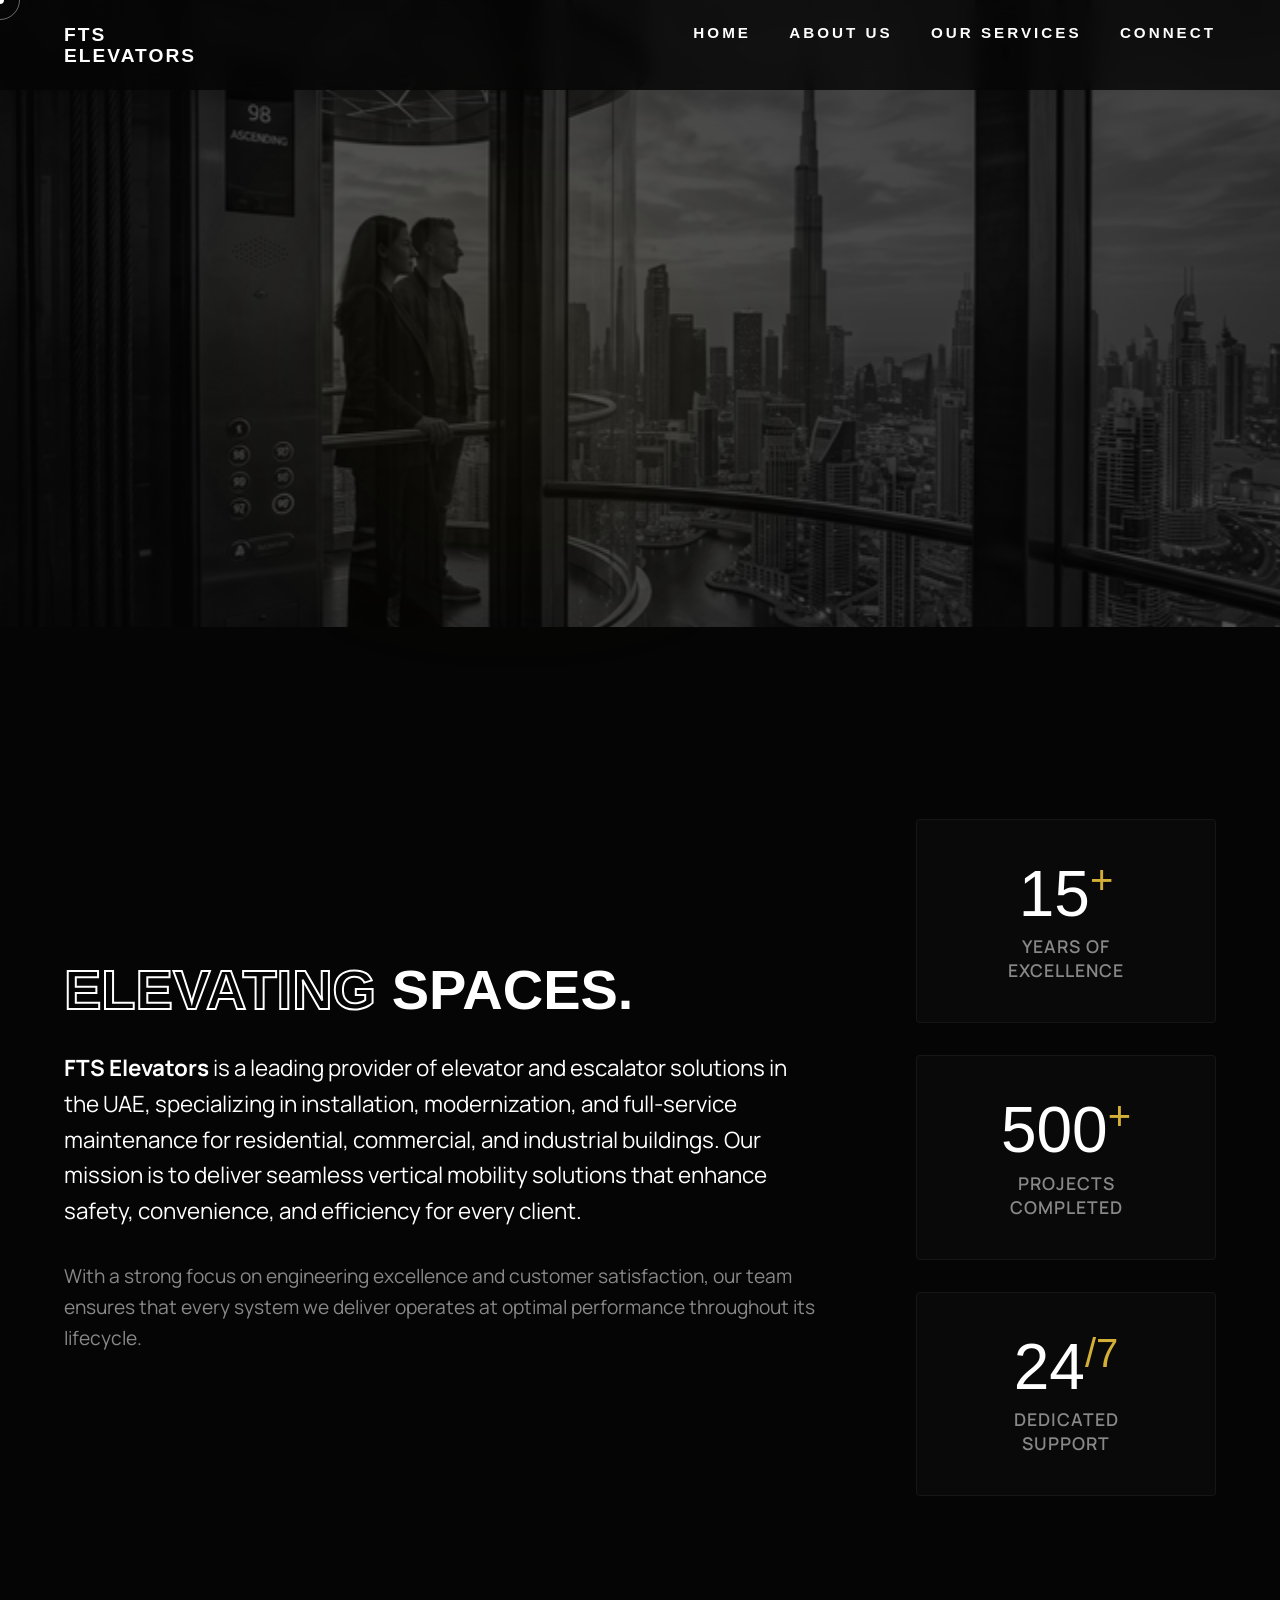
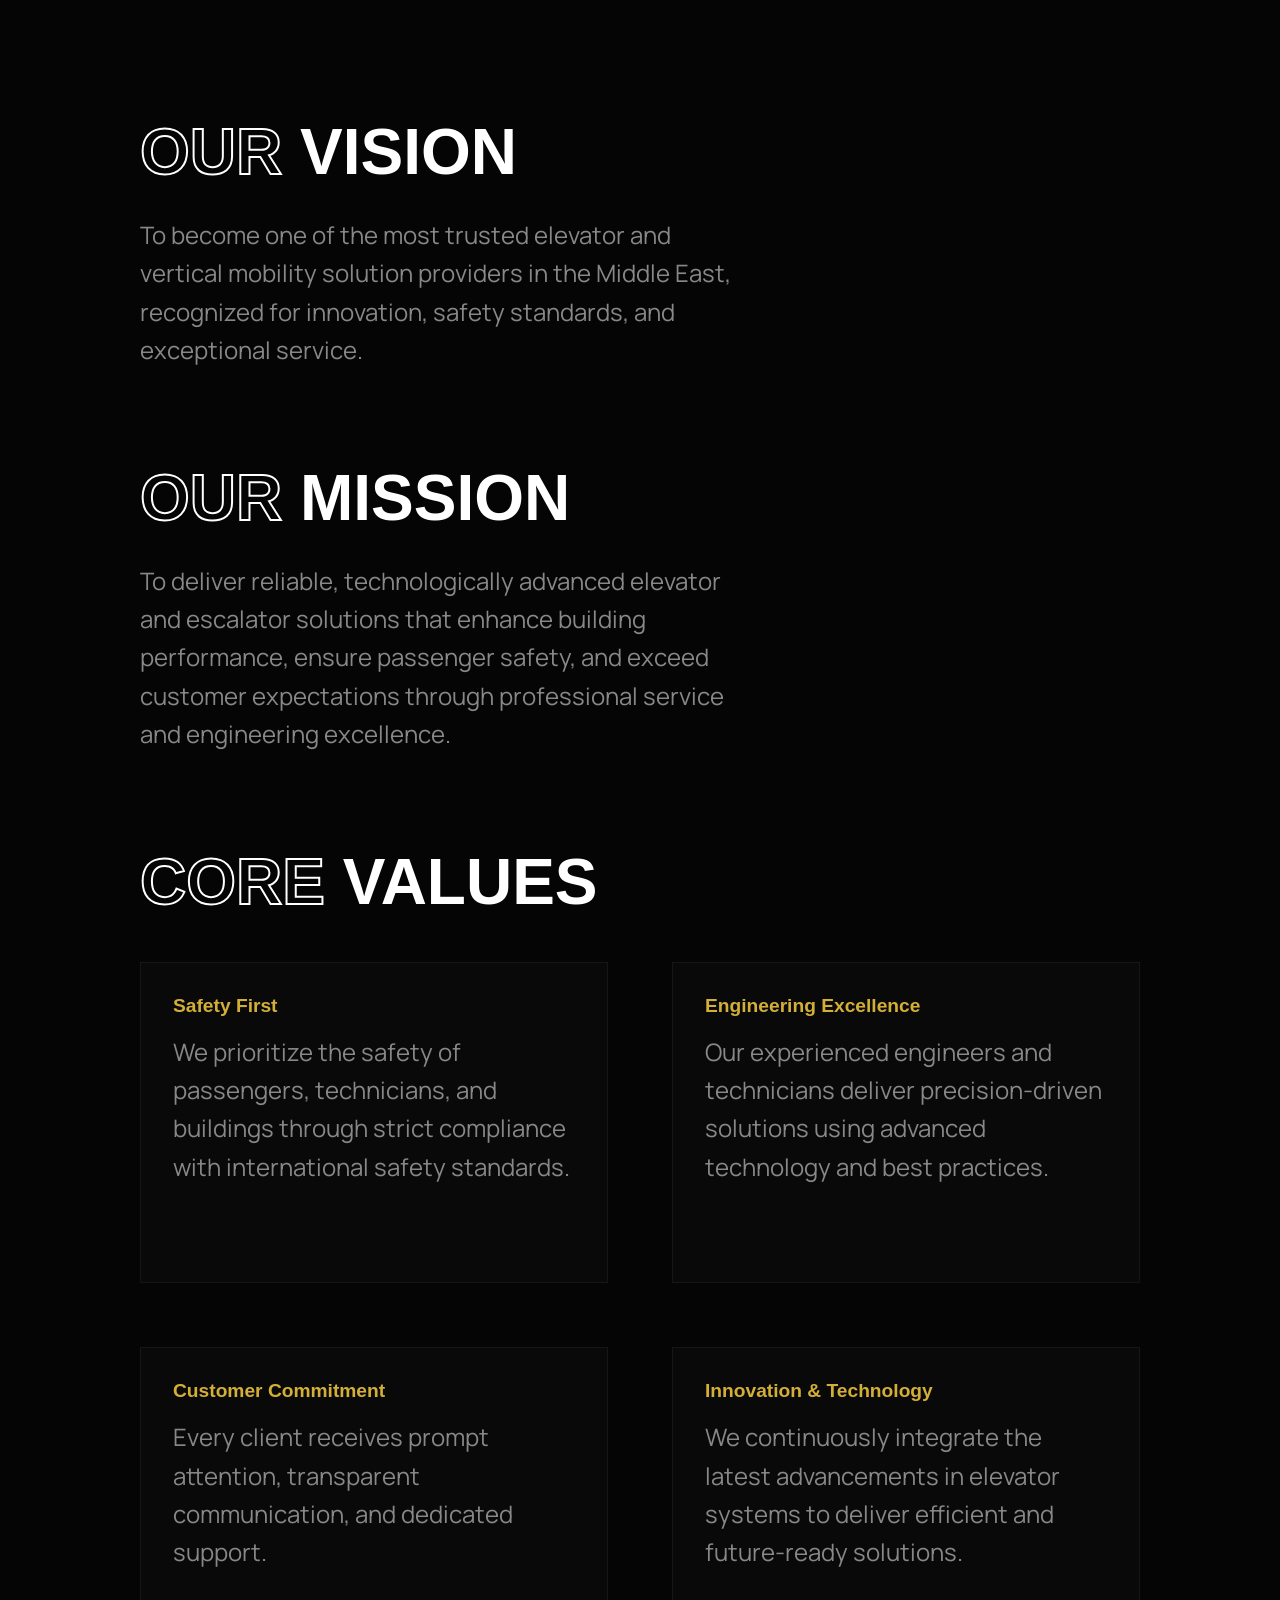
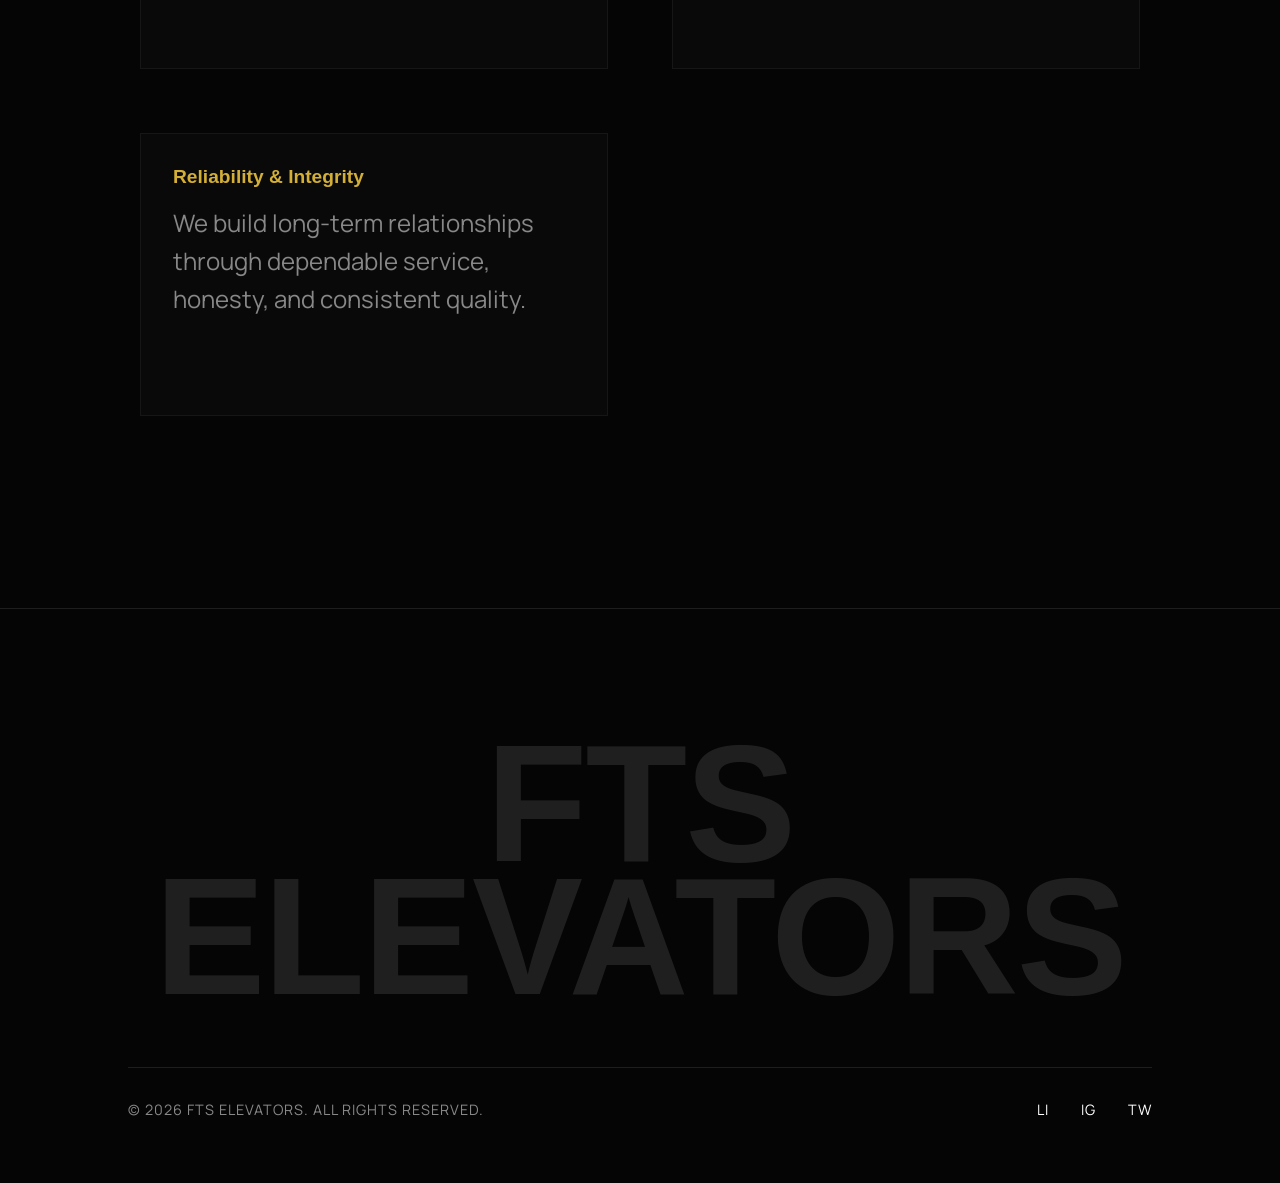
==== about.html @ 38eab227 "Initial commit for FTS Elevators website" ====
<!DOCTYPE html>
<html lang="en">

<head>
    <meta charset="UTF-8">
    <meta name="viewport" content="width=device-width, initial-scale=1.0">
    <title>About Us | FTS Elevators</title>
    <meta name="description"
        content="Learn about FTS Elevators, a leading provider of elevator and escalator solutions in the UAE.">

    <link rel="preconnect" href="https://fonts.googleapis.com">
    <link rel="preconnect" href="https://fonts.gstatic.com" crossorigin>
    <link
        href="https://fonts.googleapis.com/css2?family=Syncopate:wght@400;700&family=Manrope:wght@300;400;600;800&display=swap"
        rel="stylesheet">
    <link rel="stylesheet" href="https://cdnjs.cloudflare.com/ajax/libs/font-awesome/6.4.0/css/all.min.css">

    <link rel="stylesheet" href="index.css">
</head>

<body class="inner-page">

    <!-- Custom Cursor -->
    <div class="cursor"></div>
    <div class="cursor-follower"></div>

    <!-- Navigation Overlay -->
    <nav id="navbar" class="premium-nav">
        <a href="index.html" class="logo-text hover-target">FTS<br />ELEVATORS</a>

        <div class="desktop-nav-links">
            <a href="index.html" class="hover-target">HOME</a>
            <a href="about.html" class="hover-target">ABOUT US</a>
            <a href="services.html" class="hover-target">OUR SERVICES</a>
            <a href="contact.html" class="hover-target">CONNECT</a>
        </div>

        <div class="menu-toggle hover-target" id="menuToggle">
            <span></span>
            <span></span>
        </div>
    </nav>
    <div class="full-menu" id="fullMenu">
        <ul>
            <li><a href="index.html" class="menu-link hover-target" data-text="HOME">HOME</a></li>
            <li><a href="about.html" class="menu-link hover-target" data-text="ABOUT US">ABOUT US</a></li>
            <li><a href="services.html" class="menu-link hover-target" data-text="OUR SERVICES">OUR SERVICES</a></li>
            <li><a href="contact.html" class="menu-link hover-target" data-text="CONNECT">CONNECT</a></li>
        </ul>
    </div>

    <!-- Page Header -->
    <section class="page-header dark-section relative-container">
        <div class="page-header-bg" style="background-image: url('assets/hero.png');"></div>
        <div class="container reveal-fade" style="padding-top: 20vh; position: relative; z-index: 2;">
            <h1 class="massive-text" style="font-size: 8vw;">
                <span class="line-1"><span class="reveal-up stroke-text">WHO WE</span></span>
                <span class="line-2"><span class="reveal-up">ARE</span></span>
            </h1>
        </div>
    </section>

    <!-- About Content -->
    <section class="about-premium dark-section">
        <div class="bg-glow-accent"></div>
        <div class="container relative-container z-10">
            <div class="intro-grid-premium">
                <!-- Left Column: Introduction Text -->
                <div class="intro-text">
                    <h2 class="section-title-premium reveal-fade" style="font-size: 3.5rem; margin-bottom: 2rem;">
                        <span class="stroke-text">Elevating</span> Spaces.
                    </h2>
                    <p class="reveal-fade"
                        style="font-size: 1.4rem; color: #fff; margin-bottom: 2rem; line-height: 1.6;">
                        <strong>FTS Elevators</strong> is a leading provider of elevator and escalator solutions in the
                        UAE, specializing in installation, modernization, and full-service maintenance for residential,
                        commercial, and industrial buildings. Our mission is to deliver seamless vertical mobility
                        solutions that enhance safety, convenience, and efficiency for every client.
                    </p>
                    <p class="reveal-fade" style="font-size: 1.2rem; color: var(--text-muted); line-height: 1.6;">
                        With a strong focus on engineering excellence and customer satisfaction, our team ensures that
                        every system we deliver operates at optimal performance throughout its lifecycle.
                    </p>
                </div>

                <!-- Right Column: Quick Stats -->
                <div class="intro-stats reveal-fade">
                    <div class="stat-box">
                        <div class="stat-number">15<span class="stat-plus">+</span></div>
                        <div class="stat-label">Years of<br>Excellence</div>
                    </div>
                    <div class="stat-box">
                        <div class="stat-number">500<span class="stat-plus">+</span></div>
                        <div class="stat-label">Projects<br>Completed</div>
                    </div>
                    <div class="stat-box">
                        <div class="stat-number">24<span class="stat-plus">/7</span></div>
                        <div class="stat-label">Dedicated<br>Support</div>
                    </div>
                </div>
            </div>

            <div class="about-grid-premium"
                style="grid-template-columns: 1fr; max-width: 1000px; margin: 10rem auto 0;">
                <div class="about-text-block">
                    <h2 class="section-title-premium reveal-fade" style="font-size: 4rem; margin-top: 4rem;"><span
                            class="stroke-text">Our</span> Vision</h2>
                    <p class="reveal-fade"
                        style="font-size: 1.5rem; line-height: 1.6; color: var(--text-muted); margin-bottom: 6rem;">
                        To become one of the most trusted elevator and vertical mobility solution providers in the
                        Middle East, recognized for innovation, safety standards, and exceptional service.
                    </p>

                    <h2 class="section-title-premium reveal-fade" style="font-size: 4rem;"><span
                            class="stroke-text">Our</span> Mission</h2>
                    <p class="reveal-fade"
                        style="font-size: 1.5rem; line-height: 1.6; color: var(--text-muted); margin-bottom: 6rem;">
                        To deliver reliable, technologically advanced elevator and escalator solutions that enhance
                        building performance, ensure passenger safety, and exceed customer expectations through
                        professional service and engineering excellence.
                    </p>

                    <h2 class="section-title-premium reveal-fade" style="font-size: 4rem;"><span
                            class="stroke-text">Core</span> Values</h2>
                    <div class="values-grid reveal-fade"
                        style="display: grid; grid-template-columns: 1fr 1fr; gap: 4rem; margin-top: 3rem;">
                        <div
                            style="padding: 2rem; background: rgba(255,255,255,0.02); border: 1px solid rgba(255,255,255,0.05);">
                            <h3
                                style="font-family: var(--font-heading); font-size: 1.2rem; color: var(--accent); margin-bottom: 1rem;">
                                Safety First</h3>
                            <p style="color: var(--text-muted); line-height: 1.6;">We prioritize the safety of
                                passengers, technicians, and buildings through strict
                                compliance with international safety standards.</p>
                        </div>
                        <div
                            style="padding: 2rem; background: rgba(255,255,255,0.02); border: 1px solid rgba(255,255,255,0.05);">
                            <h3
                                style="font-family: var(--font-heading); font-size: 1.2rem; color: var(--accent); margin-bottom: 1rem;">
                                Engineering Excellence</h3>
                            <p style="color: var(--text-muted); line-height: 1.6;">Our experienced engineers and
                                technicians deliver precision-driven solutions using
                                advanced technology and best practices.</p>
                        </div>
                        <div
                            style="padding: 2rem; background: rgba(255,255,255,0.02); border: 1px solid rgba(255,255,255,0.05);">
                            <h3
                                style="font-family: var(--font-heading); font-size: 1.2rem; color: var(--accent); margin-bottom: 1rem;">
                                Customer Commitment</h3>
                            <p style="color: var(--text-muted); line-height: 1.6;">Every client receives prompt
                                attention, transparent communication, and dedicated support.
                            </p>
                        </div>
                        <div
                            style="padding: 2rem; background: rgba(255,255,255,0.02); border: 1px solid rgba(255,255,255,0.05);">
                            <h3
                                style="font-family: var(--font-heading); font-size: 1.2rem; color: var(--accent); margin-bottom: 1rem;">
                                Innovation & Technology</h3>
                            <p style="color: var(--text-muted); line-height: 1.6;">We continuously integrate the latest
                                advancements in elevator systems to deliver
                                efficient and future-ready solutions.</p>
                        </div>
                        <div
                            style="padding: 2rem; background: rgba(255,255,255,0.02); border: 1px solid rgba(255,255,255,0.05);">
                            <h3
                                style="font-family: var(--font-heading); font-size: 1.2rem; color: var(--accent); margin-bottom: 1rem;">
                                Reliability & Integrity</h3>
                            <p style="color: var(--text-muted); line-height: 1.6;">We build long-term relationships
                                through dependable service, honesty, and consistent
                                quality.</p>
                        </div>
                    </div>
                </div>
            </div>
        </div>
    </section>

    <!-- Footer Premium -->
    <footer class="footer-premium dark-section">
        <div class="container relative-container">
            <h1 class="footer-logo">FTS ELEVATORS</h1>
            <div class="footer-bottom-flex">
                <p>&copy; 2026 FTS Elevators. All Rights Reserved.</p>
                <div class="social-links">
                    <a href="#" class="hover-target">LI</a>
                    <a href="#" class="hover-target">IG</a>
                    <a href="#" class="hover-target">TW</a>
                </div>
            </div>
        </div>
    </footer>

    <script src="script.js"></script>
</body>

</html>
---- index.css ----
:root {
    --bg-color: #050505;
    --text-color: #ffffff;
    --text-muted: #888888;
    --accent: #D4AF37;
    /* Luxury Gold */
    --accent-blue: #0A2342;

    --font-heading: 'Syncopate', sans-serif;
    --font-body: 'Manrope', sans-serif;

    --ease-out-expo: cubic-bezier(0.19, 1, 0.22, 1);
    --transition-slow: all 1.2s var(--ease-out-expo);
}

* {
    margin: 0;
    padding: 0;
    box-sizing: border-box;
}

body,
html {
    width: 100%;
    min-height: 100vh;
    background: var(--bg-color);
    color: var(--text-color);
    font-family: var(--font-body);
    overflow-x: clip;
    scroll-behavior: smooth;
    cursor: none;
}

::selection {
    background: var(--text-color);
    color: var(--bg-color);
}

/* --- CUSTOM CURSOR --- */
.cursor {
    width: 8px;
    height: 8px;
    background: var(--text-color);
    border-radius: 50%;
    position: fixed;
    top: 0;
    left: 0;
    z-index: 9999;
    pointer-events: none;
    transform: translate(-50%, -50%);
    transition: width 0.3s, height 0.3s;
}

.cursor-follower {
    width: 40px;
    height: 40px;
    border: 1px solid rgba(255, 255, 255, 0.4);
    border-radius: 50%;
    position: fixed;
    top: 0;
    left: 0;
    z-index: 9998;
    pointer-events: none;
    transform: translate(-50%, -50%);
    transition: width 0.3s, height 0.3s, background 0.3s;
}

body:hover .cursor {
    opacity: 1;
}

.hover-target:hover~.cursor {
    width: 0;
}

.hover-target:hover~.cursor-follower {
    width: 80px;
    height: 80px;
    background: rgba(255, 255, 255, 0.1);
    border-color: transparent;
    mix-blend-mode: difference;
}

/* --- DESKTOP NAVIGATION LINKS --- */
.desktop-nav-links {
    display: flex;
    gap: 3vw;
    align-items: center;
}

.desktop-nav-links a {
    font-family: var(--font-heading);
    font-size: 0.95rem;
    font-weight: 700;
    color: var(--text-color);
    text-decoration: none;
    letter-spacing: 3px;
    position: relative;
    padding-bottom: 5px;
}

.desktop-nav-links a::after {
    content: '';
    position: absolute;
    width: 100%;
    height: 1px;
    bottom: 0;
    left: 0;
    background: var(--text-color);
    transform: scaleX(0);
    transform-origin: right;
    transition: transform 0.4s var(--ease-out-expo);
}

.desktop-nav-links a:hover::after {
    transform: scaleX(1);
    transform-origin: left;
}

/* Hide toggle and full menu on desktop since we have links now */
@media (min-width: 769px) {

    .menu-toggle,
    .full-menu {
        display: none !important;
    }
}

/* Hide desktop links on mobile, show toggle */
@media (max-width: 768px) {
    .desktop-nav-links {
        display: none;
    }
}

/* --- UTILITIES --- */
.inner-page .premium-nav {
    background: rgba(5, 5, 5, 0.8);
    backdrop-filter: blur(10px);
    mix-blend-mode: normal;
    padding: 1.5rem 5vw;
}

.page-header {
    padding: 15vh 0 10vh;
    display: flex;
    align-items: flex-end;
    min-height: 50vh;
    overflow: hidden;
}

.page-header-bg {
    position: absolute;
    top: 0;
    left: 0;
    width: 100%;
    height: 100%;
    background-size: cover;
    background-position: center;
    opacity: 0.3;
    filter: grayscale(100%);
    pointer-events: none;
}

.container {
    padding: 0 5vw;
    max-width: 1800px;
    margin: 0 auto;
}

.relative-container {
    position: relative;
}

.dark-section {
    background: var(--bg-color);
    color: var(--text-color);
}

.light-section {
    background: #E5E5E5;
    color: var(--bg-color);
}

.z-10 {
    z-index: 10;
}

.stroke-text {
    color: transparent;
    -webkit-text-stroke: 2px #ffffff;
}

.stroke-text-dark {
    color: transparent;
    -webkit-text-stroke: 2px var(--bg-color);
}

.mb-huge {
    margin-bottom: 8rem;
}

.text-center {
    text-align: center;
}

.overflow-hidden {
    overflow: hidden;
}

/* --- NAVIGATION --- */
.premium-nav {
    position: fixed;
    top: 0;
    left: 0;
    width: 100%;
    padding: 2rem 5vw;
    display: flex;
    justify-content: space-between;
    align-items: flex-start;
    z-index: 100;
    mix-blend-mode: difference;
}

.logo-text {
    font-family: var(--font-heading);
    font-size: 1.2rem;
    font-weight: 700;
    line-height: 1.1;
    letter-spacing: 2px;
    text-decoration: none;
    color: #fff;
}

.menu-toggle {
    width: 40px;
    height: 20px;
    position: relative;
    cursor: none;
    display: flex;
    flex-direction: column;
    justify-content: space-between;
    align-items: flex-end;
    z-index: 102;
    padding: 10px;
    margin: -10px;
}

.menu-toggle span {
    display: block;
    height: 2px;
    background: #fff;
    transition: var(--transition-slow);
}

.menu-toggle span:nth-child(1) {
    width: 100%;
}

.menu-toggle span:nth-child(2) {
    width: 60%;
}

.menu-toggle:hover span {
    width: 100%;
}

.menu-open .menu-toggle span:nth-child(1) {
    transform: translateY(9px) rotate(45deg);
    width: 100%;
}

.menu-open .menu-toggle span:nth-child(2) {
    transform: translateY(-9px) rotate(-45deg);
    width: 100%;
}

.full-menu {
    position: fixed;
    top: 0;
    left: 0;
    width: 100%;
    height: 100vh;
    background: var(--bg-color);
    z-index: 101;
    display: flex;
    align-items: center;
    justify-content: center;
    clip-path: polygon(0 0, 100% 0, 100% 0, 0 0);
    transition: clip-path 1s var(--ease-out-expo);
}

.menu-open .full-menu {
    clip-path: polygon(0 0, 100% 0, 100% 100%, 0 100%);
}

.full-menu ul {
    list-style: none;
    text-align: center;
}

.menu-link {
    display: inline-block;
    font-family: var(--font-heading);
    font-size: 5vw;
    font-weight: 700;
    color: transparent;
    -webkit-text-stroke: 1px rgba(255, 255, 255, 0.3);
    text-decoration: none;
    position: relative;
    margin: 1rem 0;
    transition: var(--transition-slow);
}

.menu-link::before {
    content: attr(data-text);
    position: absolute;
    left: 0;
    top: 0;
    color: var(--text-color);
    width: 0%;
    overflow: hidden;
    transition: width 0.6s var(--ease-out-expo);
    white-space: nowrap;
    -webkit-text-stroke: 0px;
}

.menu-link:hover::before {
    width: 100%;
}

/* --- EXPERIMENTAL HERO --- */
.hero-experimental {
    height: 100vh;
    position: relative;
    display: flex;
    align-items: center;
    padding: 0 5vw;
    overflow: hidden;
}

.hero-bg {
    position: absolute;
    top: 0;
    left: 0;
    width: 100%;
    height: 100vh;
    background-size: cover;
    background-position: center;
    pointer-events: none;
    z-index: 0;
    transform: scale(1.1);
    animation: slowZoom 20s linear infinite alternate;
}

@keyframes slowZoom {
    from {
        transform: scale(1.1);
    }

    to {
        transform: scale(1.2);
    }
}

.hero-bg-overlay {
    position: absolute;
    top: 0;
    left: 0;
    width: 100%;
    height: 100%;
    background: radial-gradient(circle at center, rgba(5, 5, 5, 0.2) 0%, rgba(5, 5, 5, 0.9) 100%);
    z-index: 1;
}

.hero-content-wrapper {
    position: relative;
    z-index: 2;
    width: 100%;
}

.massive-text {
    font-family: var(--font-heading);
    font-size: 10vw;
    line-height: 0.85;
    text-transform: uppercase;
    margin-bottom: 3rem;
    display: flex;
    flex-direction: column;
}

.massive-text span {
    overflow: hidden;
    display: block;
    width: max-content;
    padding-right: 0.15em;
    /* Required to prevent right clipping of italic fonts within overflow:hidden */
}

.massive-text .reveal-up {
    display: block;
    transform: translateY(100%);
    transition: transform 1.5s var(--ease-out-expo);
    padding-right: 0.1em;
    /* extra space for italicized overhang */
}

.massive-text .line-1 {
    padding-left: 0;
}

.massive-text .line-2 {
    padding-left: 10vw;
}

.massive-text .line-3 {
    padding-left: 5vw;
}

.hero-experimental.loaded .reveal-up {
    transform: translateY(0);
}

.hero-details {
    display: flex;
    justify-content: space-between;
    align-items: flex-end;
    padding-left: 5vw;
    width: 100%;
    max-width: 800px;
}

.hero-details p {
    font-size: 1.2rem;
    opacity: 0.7;
    max-width: 300px;
    line-height: 1.6;
}

.explore-btn {
    display: inline-flex;
    flex-direction: column;
    text-decoration: none;
    color: var(--text-color);
    font-weight: 600;
    font-size: 0.8rem;
    letter-spacing: 2px;
    margin-bottom: 10px;
}

.btn-line {
    display: block;
    width: 100%;
    height: 1px;
    background: var(--text-color);
    margin-top: 5px;
    transform-origin: left;
    transition: transform 0.4s ease;
    transform: scaleX(0.3);
}

.explore-btn:hover .btn-line {
    transform: scaleX(1);
}

.fade-in-delayed {
    opacity: 0;
    transition: opacity 1.5s var(--ease-out-expo) 1s;
}

.hero-experimental.loaded .fade-in-delayed {
    opacity: 1;
}

/* --- SECTION TYPOGRAPHY --- */
.section-title-premium {
    font-family: var(--font-heading);
    font-size: 6vw;
    line-height: 1;
    text-transform: uppercase;
    margin-bottom: 2rem;
}

.huge-bg-text {
    position: absolute;
    top: -10vw;
    left: -5vw;
    font-family: var(--font-heading);
    font-size: 40vw;
    line-height: 1;
    color: rgba(255, 255, 255, 0.02);
    z-index: 0;
    pointer-events: none;
}

/* --- ABOUT SECTION --- */
.about-premium {
    padding: 15vw 0;
    overflow: hidden;
}

.about-grid-premium {
    display: grid;
    grid-template-columns: 4fr 5fr;
    gap: 8vw;
    align-items: center;
    position: relative;
    z-index: 1;
    margin-top: 5vw;
}

.about-text-block p {
    font-size: 1.5rem;
    line-height: 1.6;
    color: var(--text-muted);
    margin-bottom: 4rem;
    max-width: 600px;
}

.premium-list {
    list-style: none;
    border-top: 1px solid rgba(255, 255, 255, 0.1);
}

.premium-list li {
    padding: 1.5rem 0;
    border-bottom: 1px solid rgba(255, 255, 255, 0.1);
    font-size: 1.2rem;
    display: flex;
    align-items: center;
    gap: 2rem;
    color: #fff;
}

.premium-list span {
    font-family: var(--font-heading);
    color: var(--accent);
    font-size: 0.9rem;
}

.about-image-block {
    width: 100%;
    height: 80vh;
    overflow: hidden;
    position: relative;
}

.about-image-block img {
    width: 100%;
    height: 120%;
    object-fit: cover;
    transform: translateY(-10%);
    transition: transform 2s var(--ease-out-expo), filter 2s ease;
    filter: grayscale(50%);
}

.about-image-block:hover img {
    transform: translateY(-10%) scale(1.05);
    filter: grayscale(0%);
}

/* --- HORIZONTAL SCROLL SOLUTIONS --- */
.solutions-horizontal {
    padding: 0;
    overflow: clip;
    height: 100vh;
}

.sticky-wrapper {
    height: 100vh;
    position: sticky;
    top: 0;
    display: flex;
    align-items: center;
    overflow: hidden;
}

.horizontal-scroll-container {
    display: flex;
    width: max-content;
    padding: 0 5vw;
    gap: 8vw;
    will-change: transform;
    transition: transform 0.1s linear;
}

.scroll-panel {
    width: 45vw;
    height: 60vh;
    flex-shrink: 0;
    display: flex;
    flex-direction: column;
    justify-content: center;
}

.title-panel {
    padding-right: 5vw;
    width: max-content;
    min-width: 35vw;
}

.title-panel p {
    font-size: 1.5rem;
    opacity: 0.6;
    margin-top: 2rem;
}

.product-card {
    width: 100%;
    height: 100%;
    display: flex;
    flex-direction: column;
}

.product-img {
    width: 100%;
    flex-grow: 1;
    background: #ccc;
    margin-bottom: 2rem;
    overflow: hidden;
}

.product-img img {
    width: 100%;
    height: 100%;
    object-fit: cover;
    filter: grayscale(100%);
    transition: filter 0.5s ease, transform 1s var(--ease-out-expo);
}

.product-card:hover .product-img img {
    filter: grayscale(0%);
    transform: scale(1.05);
}

.product-info h3 {
    font-family: var(--font-heading);
    font-size: 2rem;
    margin-bottom: 0.5rem;
    letter-spacing: -1px;
}

.product-info p {
    font-size: 1.2rem;
    opacity: 0.7;
}

/* --- ABOUT PAGE NEW INTRO STYLES --- */
.bg-glow-accent {
    position: absolute;
    top: 10%;
    left: 10%;
    width: 60%;
    height: 60%;
    background: radial-gradient(circle, rgba(212, 175, 55, 0.05) 0%, rgba(5, 5, 5, 0) 70%);
    z-index: 0;
    pointer-events: none;
    filter: blur(40px);
}

.intro-grid-premium {
    display: grid;
    grid-template-columns: 1fr 300px;
    gap: 6rem;
    align-items: center;
    max-width: 1400px;
    margin: 0 auto;
}

.intro-text {
    position: relative;
    z-index: 2;
}

.intro-stats {
    display: flex;
    flex-direction: column;
    gap: 2rem;
    position: relative;
    z-index: 2;
}

.stat-box {
    background: rgba(255, 255, 255, 0.02);
    border: 1px solid rgba(255, 255, 255, 0.05);
    padding: 2.5rem 2rem;
    text-align: center;
    border-radius: 4px;
    backdrop-filter: blur(10px);
    transition: transform 0.4s var(--ease-out-expo), border-color 0.4s ease;
}

.stat-box:hover {
    transform: translateY(-5px);
    border-color: rgba(212, 175, 55, 0.3);
}

.stat-number {
    font-family: var(--font-heading);
    font-size: 4rem;
    color: var(--text-color);
    line-height: 1;
    margin-bottom: 0.5rem;
}

.stat-plus {
    color: var(--accent);
    font-size: 2.5rem;
    vertical-align: super;
}

.stat-label {
    font-size: 1.1rem;
    color: var(--text-muted);
    font-weight: 600;
    letter-spacing: 1px;
    text-transform: uppercase;
}

@media (max-width: 1024px) {
    .intro-grid-premium {
        grid-template-columns: 1fr;
        gap: 4rem;
    }

    .intro-stats {
        flex-direction: row;
        flex-wrap: wrap;
        justify-content: space-between;
    }

    .stat-box {
        flex: 1;
        min-width: 200px;
    }
}

@media (max-width: 768px) {
    .intro-stats {
        flex-direction: column;
    }

    .stat-number {
        font-size: 3rem;
    }
}

/* --- SERVICES ACCORDION INTERACTIVE --- */
.services-premium {
    padding: 15vw 0;
    position: relative;
    overflow: hidden;
}

.accordion-container {
    border-top: 1px solid rgba(255, 255, 255, 0.1);
    max-width: 1400px;
    margin: 0 auto;
}

.accordion-item {
    border-bottom: 1px solid rgba(255, 255, 255, 0.1);
    padding: 3rem 0;
    transition: background 0.4s ease;
    position: relative;
    z-index: 2;
}

.accordion-item:hover {
    background: rgba(255, 255, 255, 0.02);
}

.accordion-header {
    display: flex;
    align-items: center;
    gap: 3rem;
}

.accordion-header .number {
    font-family: var(--font-heading);
    font-size: 1.5rem;
    color: var(--text-muted);
    width: 40px;
}

.accordion-header h3 {
    font-family: var(--font-heading);
    font-size: 4vw;
    font-weight: 300;
    transition: transform 0.4s ease;
    text-transform: uppercase;
    color: #fff;
}

.accordion-header .icon {
    margin-left: auto;
    font-size: 2rem;
    transform: rotate(-45deg);
    transition: transform 0.4s ease;
    opacity: 0;
    color: #fff;
}

.accordion-item:hover .accordion-header h3 {
    transform: translateX(20px);
    color: var(--accent);
}

.accordion-item:hover .accordion-header .icon {
    opacity: 1;
    transform: rotate(0);
    color: var(--accent);
}

.accordion-content {
    height: 0;
    overflow: hidden;
    padding-left: calc(3rem + 40px);
    transition: height 0.6s var(--ease-out-expo);
}

.accordion-content p {
    font-size: 1.5rem;
    color: var(--text-muted);
    max-width: 600px;
    padding-top: 1rem;
    padding-bottom: 1rem;
    line-height: 1.6;
}

.accordion-item.active .accordion-content {
    height: 120px;
}

.accordion-image-preview {
    position: fixed;
    top: 0;
    left: 0;
    width: 400px;
    height: 500px;
    pointer-events: none;
    opacity: 0;
    transform: translate(-50%, -50%) scale(0.8);
    transition: opacity 0.4s, transform 0.6s var(--ease-out-expo);
    background-size: cover;
    background-position: center;
    z-index: 1;
    filter: grayscale(50%);
    border-radius: 4px;
}

/* --- CONTACT SECTION --- */
.contact-premium {
    position: relative;
    padding: 15vw 0;
    overflow: hidden;
}

.contact-bg {
    position: absolute;
    top: 0;
    left: 0;
    width: 100%;
    height: 100%;
    overflow: hidden;
    opacity: 0.03;
    z-index: 0;
}

.marquee-content-vertical {
    writing-mode: vertical-rl;
    text-orientation: mixed;
    font-family: var(--font-heading);
    font-size: 20vw;
    line-height: 1;
    color: var(--text-color);
    animation: marqueeVert 20s linear infinite;
    white-space: nowrap;
}

@keyframes marqueeVert {
    from {
        transform: translateY(0);
    }

    to {
        transform: translateY(-50%);
    }
}

.contact-grid-premium {
    display: grid;
    grid-template-columns: 1fr 1fr;
    gap: 8vw;
}

.contact-links a {
    display: inline-block;
    font-size: 2.5vw;
    font-family: var(--font-heading);
    margin-bottom: 1.5rem;
    color: var(--text-color);
    text-decoration: none;
    position: relative;
}

.contact-links a::after {
    content: '';
    position: absolute;
    width: 100%;
    height: 1px;
    bottom: 0;
    left: 0;
    background: currentColor;
    transform: scaleX(0);
    transform-origin: right;
    transition: transform 0.4s ease;
}

.contact-links a:hover::after {
    transform: scaleX(1);
    transform-origin: left;
    color: var(--accent);
}

.minimal-form .input-group {
    position: relative;
    margin-bottom: 3rem;
}

.minimal-form input,
.minimal-form textarea {
    width: 100%;
    background: transparent;
    border: none;
    border-bottom: 1px solid rgba(255, 255, 255, 0.3);
    padding: 1rem 0;
    color: var(--text-color);
    font-size: 1.2rem;
    font-family: var(--font-body);
    outline: none;
    transition: border-color 0.4s ease;
    resize: none;
    border-radius: 0;
    appearance: none;
}

.minimal-form label {
    position: absolute;
    left: 0;
    top: 1rem;
    font-size: 1.2rem;
    color: var(--text-muted);
    pointer-events: none;
    transition: all 0.3s ease;
}

.minimal-form input:focus,
.minimal-form textarea:focus,
.minimal-form input:valid,
.minimal-form textarea:valid {
    border-color: var(--accent);
}

.minimal-form input:focus~label,
.minimal-form textarea:focus~label,
.minimal-form input:valid~label,
.minimal-form textarea:valid~label {
    top: -1.5rem;
    font-size: 0.9rem;
    color: var(--accent);
}

.submit-btn-premium {
    background: transparent;
    border: 1px solid var(--text-color);
    color: var(--text-color);
    padding: 1.5rem 3rem;
    font-family: var(--font-heading);
    text-transform: uppercase;
    letter-spacing: 2px;
    cursor: none;
    position: relative;
    overflow: hidden;
    transition: color 0.4s;
    width: max-content;
}

.submit-btn-premium::before {
    content: '';
    position: absolute;
    top: 100%;
    left: 0;
    width: 100%;
    height: 100%;
    background: var(--text-color);
    transition: top 0.4s ease;
    z-index: -1;
}

.submit-btn-premium:hover {
    color: var(--bg-color);
}

.submit-btn-premium:hover::before {
    top: 0;
}

/* --- FOOTER --- */
.footer-premium {
    padding: 10vw 5vw 5vw;
    border-top: 1px solid rgba(255, 255, 255, 0.1);
    overflow: hidden;
    position: relative;
}

.footer-logo {
    font-family: var(--font-heading);
    font-size: 13vw;
    text-align: center;
    margin-bottom: 5vw;
    opacity: 0.1;
    line-height: 0.8;
    letter-spacing: -2px;
}

.footer-bottom-flex {
    display: flex;
    justify-content: space-between;
    align-items: center;
    color: var(--text-muted);
    text-transform: uppercase;
    font-size: 0.9rem;
    letter-spacing: 1px;
    border-top: 1px solid rgba(255, 255, 255, 0.1);
    padding-top: 2rem;
}

.social-links {
    display: flex;
    gap: 2rem;
}

.social-links a {
    color: var(--text-color);
    text-decoration: none;
    position: relative;
    transition: color 0.3s ease;
}

.social-links a:hover {
    color: var(--accent);
}

/* --- ANIMATION CLASSES --- */
.reveal-fade {
    opacity: 0;
    transform: translateY(40px);
    transition: all 1s var(--ease-out-expo);
    filter: blur(4px);
}

.reveal-fade.is-inview {
    opacity: 1;
    transform: translateY(0);
    filter: blur(0px);
}

/* --- RESPONSIVE --- */
@media (max-width: 1024px) {

    .about-grid-premium,
    .contact-grid-premium {
        grid-template-columns: 1fr;
        gap: 4rem;
    }

    .hero-details {
        flex-direction: column;
        align-items: flex-start;
        gap: 2rem;
        width: 100%;
    }

    .scroll-panel {
        width: 80vw;
    }

    .accordion-header h3 {
        font-size: 6vw;
    }

    .massive-text {
        font-size: 12vw;
    }

    .services-premium .accordion-content p {
        font-size: 1.2rem;
    }

    .solutions-horizontal {
        height: auto;
        padding: 15vw 0;
    }

    .sticky-wrapper {
        height: auto;
        position: relative;
    }

    .horizontal-scroll-container {
        flex-direction: column;
        width: 100%;
        gap: 4rem;
        padding: 0 5vw;
    }

    .scroll-panel {
        width: 100%;
        height: auto;
    }
}

@media (max-width: 768px) {

    .cursor,
    .cursor-follower {
        display: none !important;
    }

    body {
        cursor: auto;
    }

    .premium-nav,
    .accordion-item,
    .explore-btn,
    .submit-btn-premium {
        cursor: pointer;
    }

    .social-links a {
        cursor: pointer;
    }

    .menu-toggle {
        cursor: pointer;
    }

    .solutions-horizontal {
        padding: 10vw 0;
    }

    .title-panel {
        padding-right: 0;
    }
}

/* --- INNER PAGE HEADER & NAVIGATION --- */
.inner-page .premium-nav {
    background: rgba(5, 5, 5, 0.8);
    backdrop-filter: blur(10px);
    mix-blend-mode: normal;
    padding: 1.5rem 5vw;
}

.page-header {
    padding: 15vh 0 10vh;
    display: flex;
    align-items: flex-end;
    min-height: 50vh;
    overflow: hidden;
}

.page-header-bg {
    position: absolute;
    top: 0;
    left: 0;
    width: 100%;
    height: 100%;
    background-size: cover;
    background-position: center;
    opacity: 0.3;
    filter: grayscale(100%);
    pointer-events: none;
}
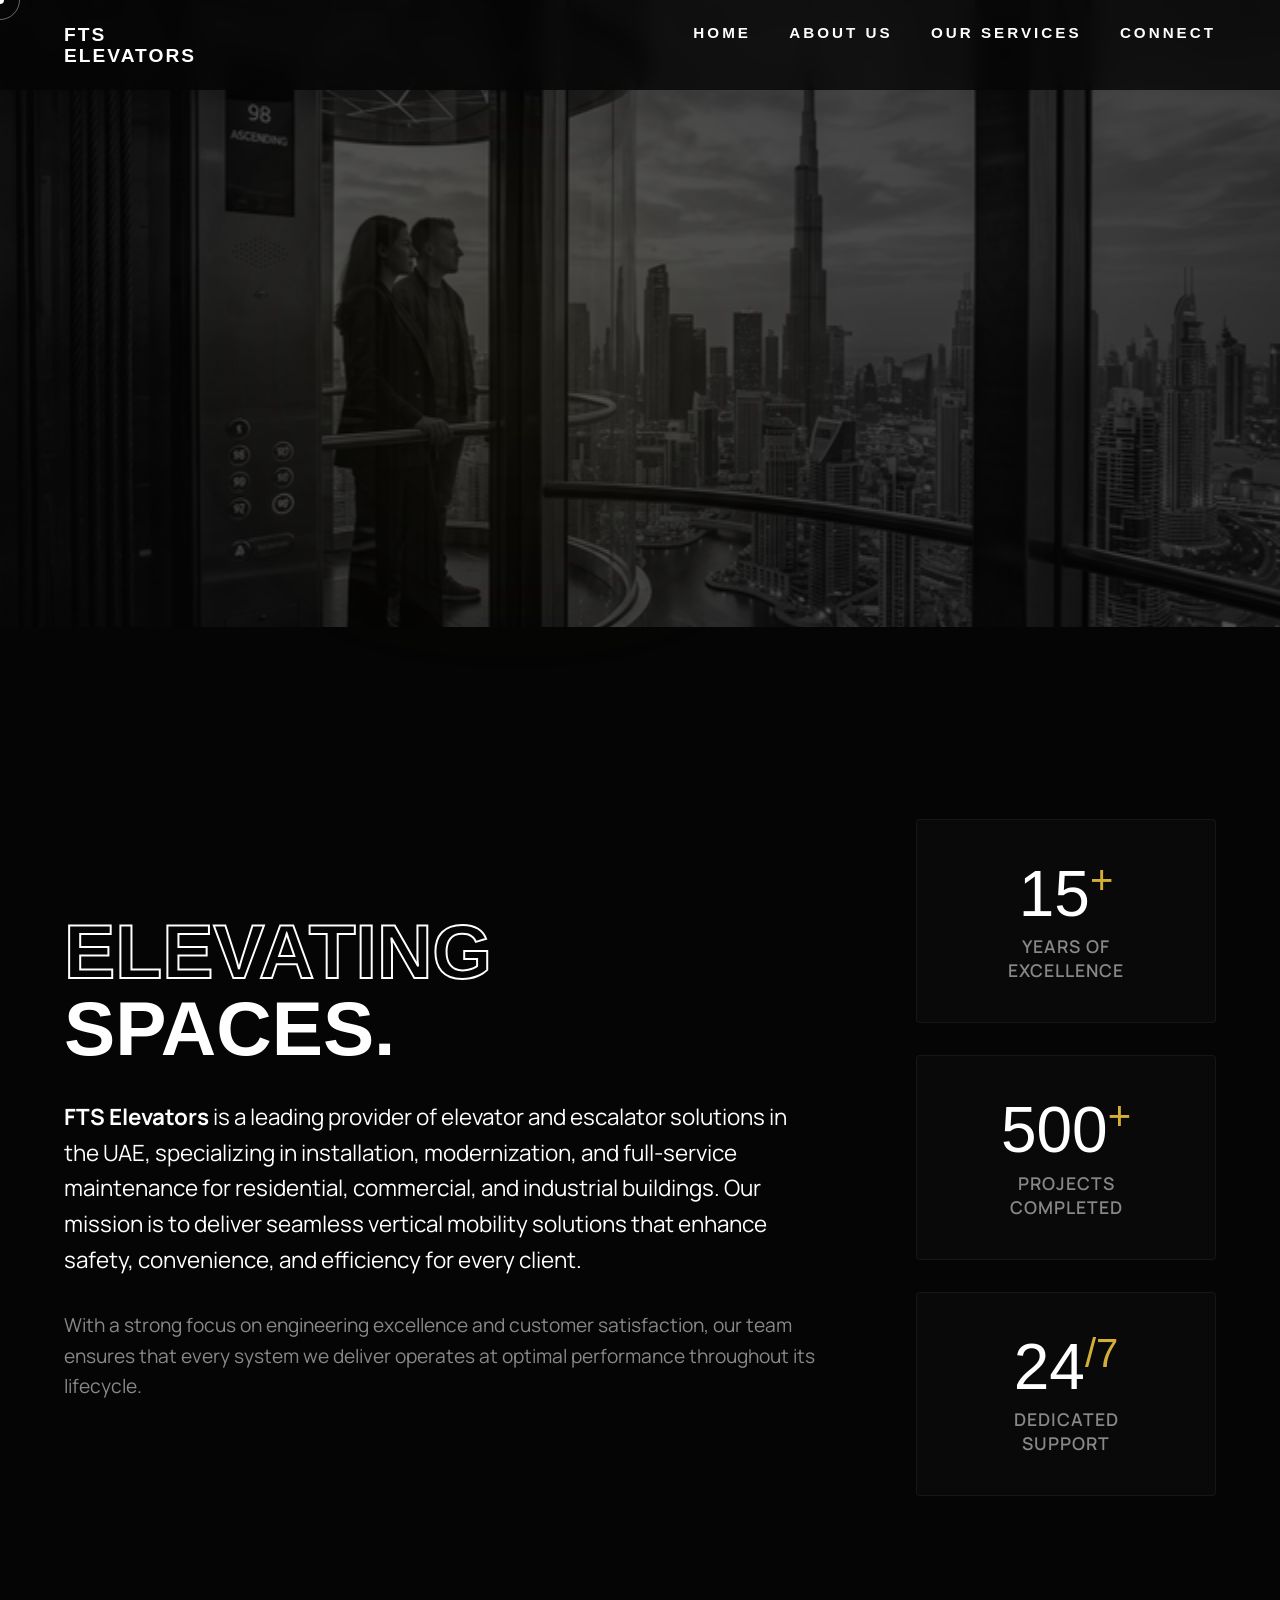
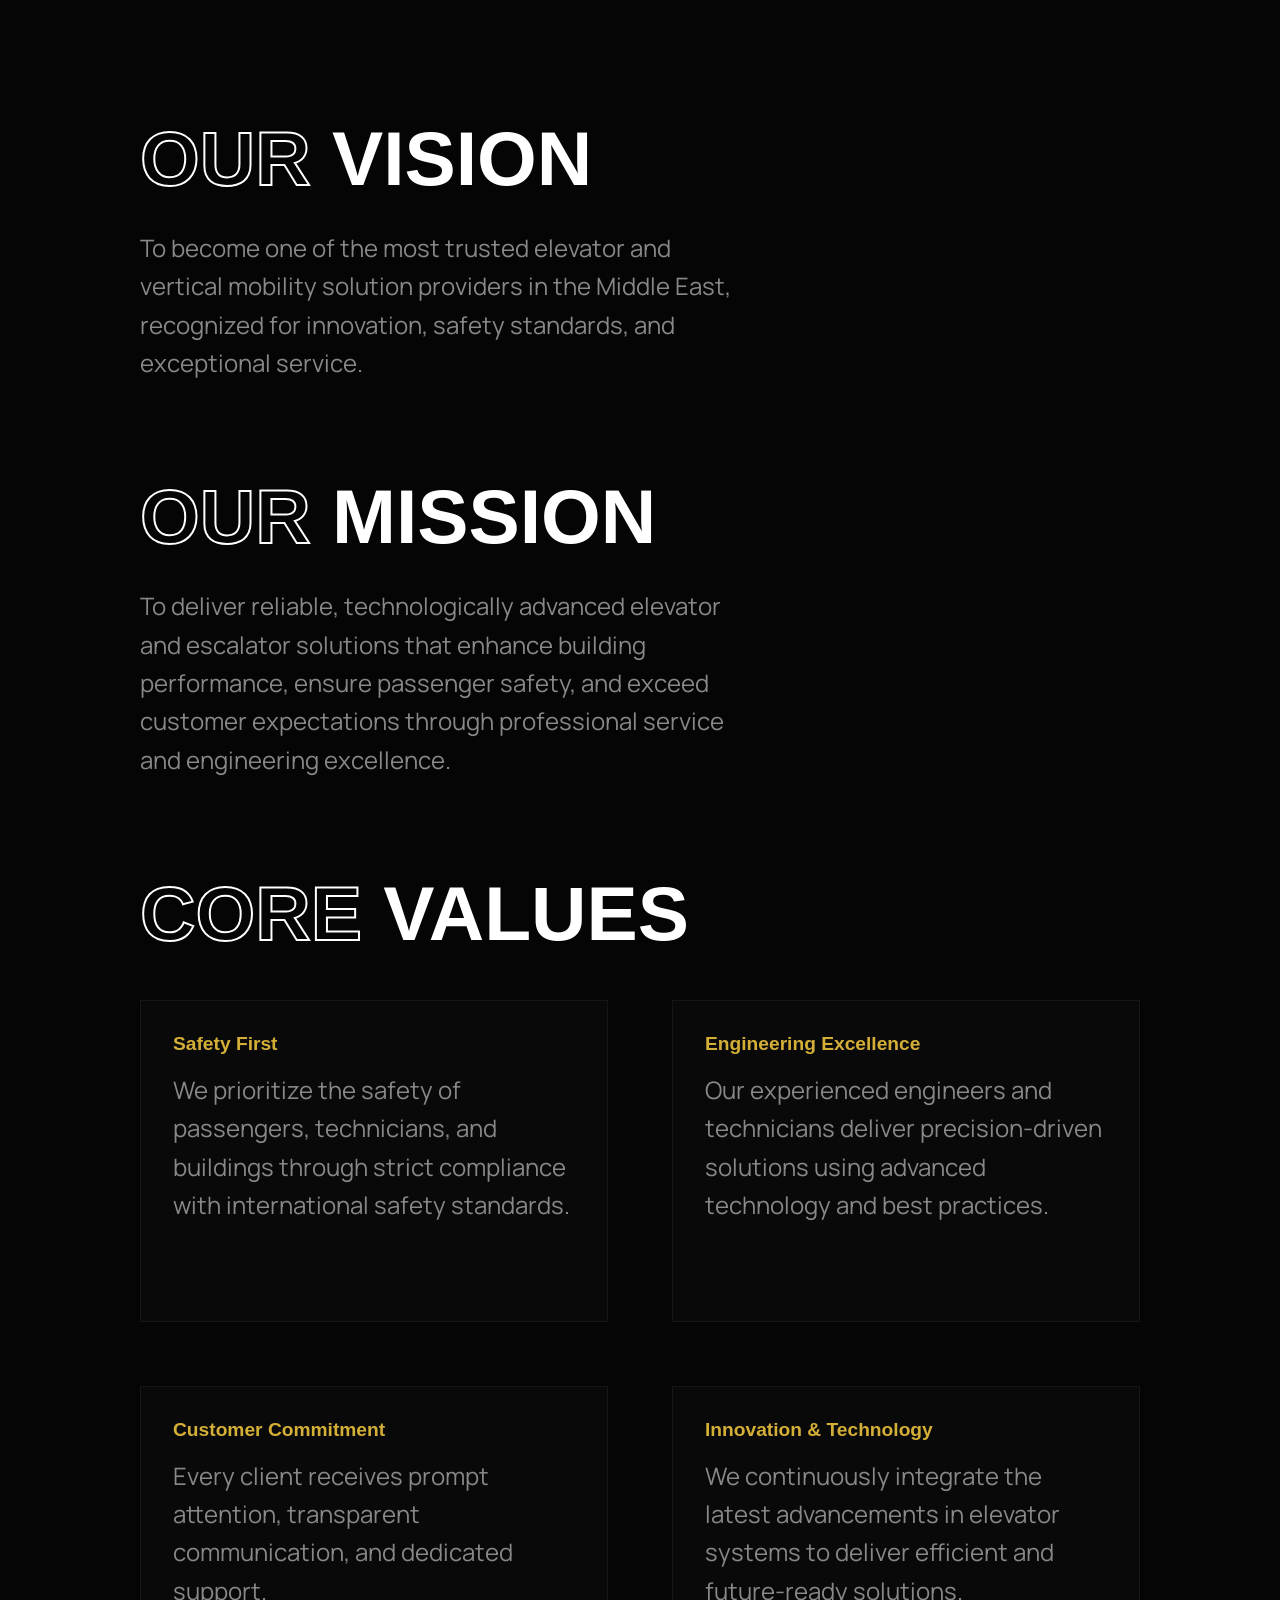
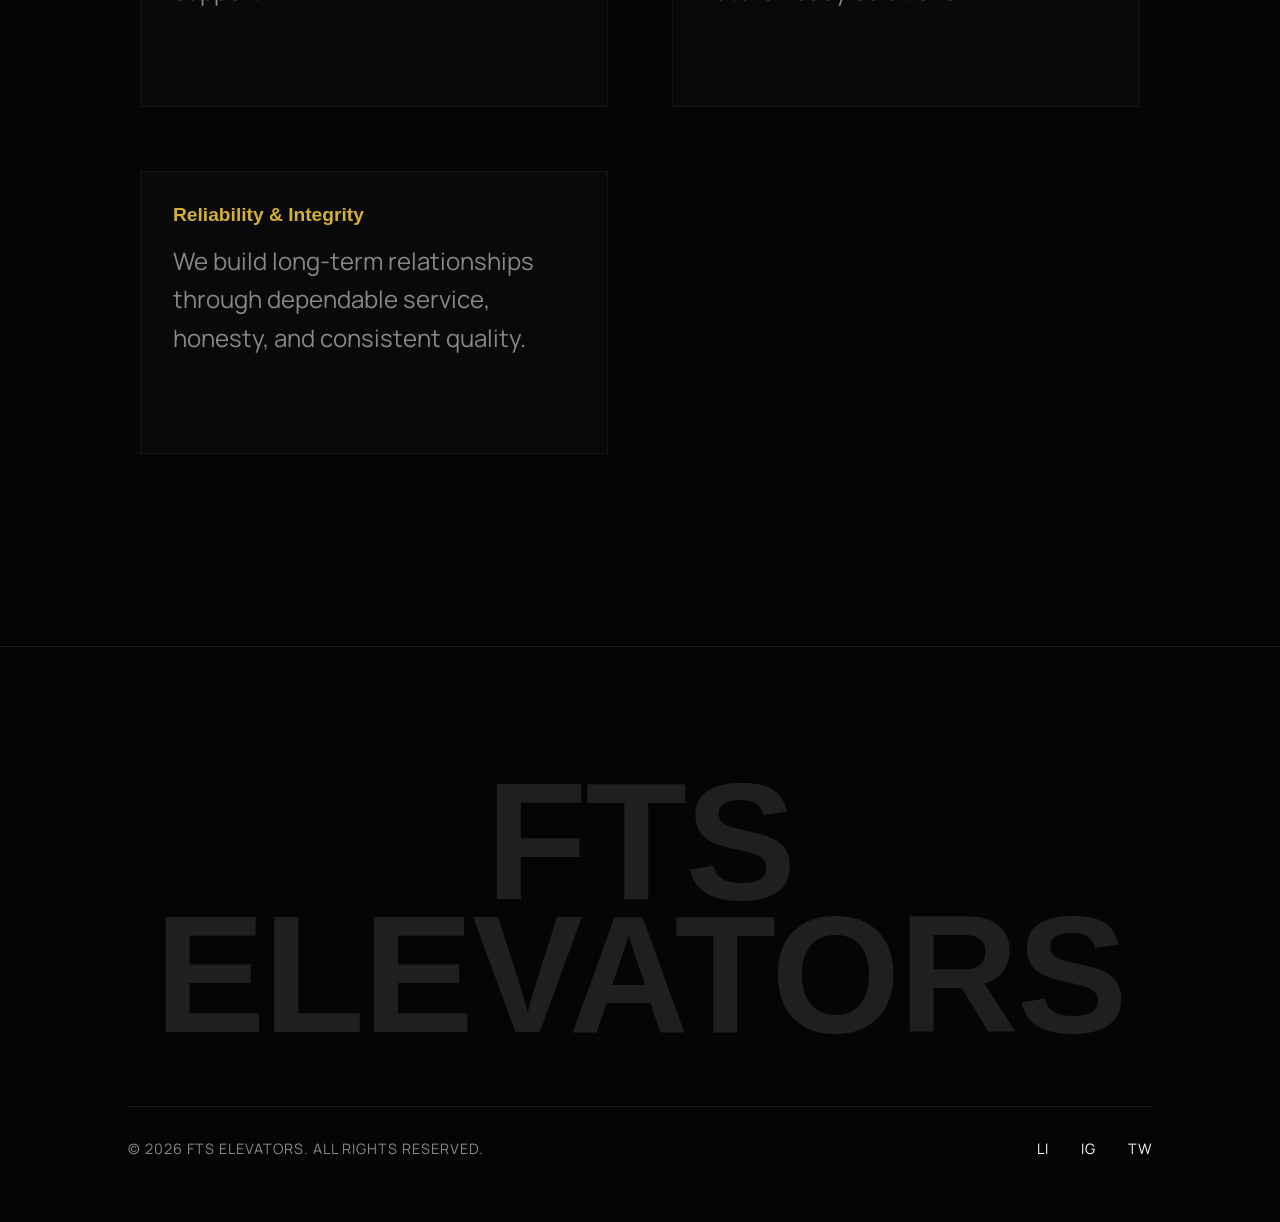
==== commit 3f6387b0: "Deep mobile fix: comprehensive CSS overhaul for all pages" ====
--- a/about.html
+++ b/about.html
@@ -67,11 +67,11 @@
             <div class="intro-grid-premium">
                 <!-- Left Column: Introduction Text -->
                 <div class="intro-text">
-                    <h2 class="section-title-premium reveal-fade" style="font-size: 3.5rem; margin-bottom: 2rem;">
+                    <h2 class="section-title-premium reveal-fade" style="margin-bottom: 2rem;">
                         <span class="stroke-text">Elevating</span> Spaces.
                     </h2>
                     <p class="reveal-fade"
-                        style="font-size: 1.4rem; color: #fff; margin-bottom: 2rem; line-height: 1.6;">
+                        style="font-size: clamp(1rem, 2vw, 1.4rem); color: #fff; margin-bottom: 2rem; line-height: 1.6;">
                         <strong>FTS Elevators</strong> is a leading provider of elevator and escalator solutions in the
                         UAE, specializing in installation, modernization, and full-service maintenance for residential,
                         commercial, and industrial buildings. Our mission is to deliver seamless vertical mobility
@@ -103,25 +103,23 @@
             <div class="about-grid-premium"
                 style="grid-template-columns: 1fr; max-width: 1000px; margin: 10rem auto 0;">
                 <div class="about-text-block">
-                    <h2 class="section-title-premium reveal-fade" style="font-size: 4rem; margin-top: 4rem;"><span
+                    <h2 class="section-title-premium reveal-fade" style="margin-top: 4rem;"><span
                             class="stroke-text">Our</span> Vision</h2>
                     <p class="reveal-fade"
-                        style="font-size: 1.5rem; line-height: 1.6; color: var(--text-muted); margin-bottom: 6rem;">
+                        style="font-size: clamp(1rem, 2vw, 1.5rem); line-height: 1.6; color: var(--text-muted); margin-bottom: 6rem;">
                         To become one of the most trusted elevator and vertical mobility solution providers in the
                         Middle East, recognized for innovation, safety standards, and exceptional service.
                     </p>
 
-                    <h2 class="section-title-premium reveal-fade" style="font-size: 4rem;"><span
-                            class="stroke-text">Our</span> Mission</h2>
+                    <h2 class="section-title-premium reveal-fade"><span class="stroke-text">Our</span> Mission</h2>
                     <p class="reveal-fade"
-                        style="font-size: 1.5rem; line-height: 1.6; color: var(--text-muted); margin-bottom: 6rem;">
+                        style="font-size: clamp(1rem, 2vw, 1.5rem); line-height: 1.6; color: var(--text-muted); margin-bottom: 6rem;">
                         To deliver reliable, technologically advanced elevator and escalator solutions that enhance
                         building performance, ensure passenger safety, and exceed customer expectations through
                         professional service and engineering excellence.
                     </p>
 
-                    <h2 class="section-title-premium reveal-fade" style="font-size: 4rem;"><span
-                            class="stroke-text">Core</span> Values</h2>
+                    <h2 class="section-title-premium reveal-fade"><span class="stroke-text">Core</span> Values</h2>
                     <div class="values-grid reveal-fade"
                         style="display: grid; grid-template-columns: 1fr 1fr; gap: 4rem; margin-top: 3rem;">
                         <div
--- a/index.css
+++ b/index.css
@@ -26,7 +26,8 @@
     background: var(--bg-color);
     color: var(--text-color);
     font-family: var(--font-body);
-    overflow-x: clip;
+    overflow-x: hidden;
+    /* Changed from clip for better compatibility */
     scroll-behavior: smooth;
     cursor: none;
 }
@@ -218,7 +219,8 @@
     display: flex;
     justify-content: space-between;
     align-items: flex-start;
-    z-index: 100;
+    z-index: 1000;
+    /* Increased z-index */
     mix-blend-mode: difference;
 }
 
@@ -249,6 +251,8 @@
 .menu-toggle span {
     display: block;
     height: 2px;
+    min-height: 2px;
+    /* Force minimum height */
     background: #fff;
     transition: var(--transition-slow);
 }
@@ -302,7 +306,8 @@
 .menu-link {
     display: inline-block;
     font-family: var(--font-heading);
-    font-size: 5vw;
+    font-size: clamp(2rem, 8vw, 5vw);
+    /* Responsive font size */
     font-weight: 700;
     color: transparent;
     -webkit-text-stroke: 1px rgba(255, 255, 255, 0.3);
@@ -402,7 +407,8 @@
     transform: translateY(100%);
     transition: transform 1.5s var(--ease-out-expo);
     padding-right: 0.1em;
-    /* extra space for italicized overhang */
+    max-width: 100%;
+    /* Ensure text doesn't exceed parent width */
 }
 
 .massive-text .line-1 {
@@ -1121,6 +1127,7 @@
     }
 }
 
+
 @media (max-width: 768px) {
 
     .cursor,
@@ -1153,6 +1160,133 @@
 
     .title-panel {
         padding-right: 0;
+    }
+
+    /* === CORE MOBILE LAYOUT FIX === */
+
+    /* Fix nav on mobile */
+    .premium-nav {
+        mix-blend-mode: normal;
+        background: rgba(5, 5, 5, 0.7);
+        backdrop-filter: blur(10px);
+        padding: 1.2rem 5vw;
+        align-items: center;
+    }
+
+    /* Fix all massive headline text overflow */
+    .massive-text {
+        font-size: clamp(1.8rem, 10vw, 6rem);
+        width: 100%;
+        letter-spacing: -1px;
+        overflow: hidden;
+    }
+
+    /* THE KEY FIX: Override width:max-content on mobile */
+    .massive-text span,
+    .massive-text .line-1,
+    .massive-text .line-2,
+    .massive-text .line-3 {
+        width: 100% !important;
+        max-width: 100% !important;
+        overflow: hidden;
+        padding-right: 0;
+        padding-left: 0 !important;
+        /* Remove desktop indentation */
+        white-space: normal;
+    }
+
+    .massive-text .reveal-up {
+        white-space: normal;
+    }
+
+    /* Fix all section headings */
+    .section-title-premium {
+        font-size: clamp(1.8rem, 9vw, 4rem);
+        word-break: break-word;
+    }
+
+    /* Fix menu link visibility */
+    .menu-link {
+        color: var(--text-color);
+        -webkit-text-stroke: 0px;
+        font-size: clamp(1.5rem, 8vw, 3rem);
+    }
+
+    .menu-link::before {
+        display: none;
+    }
+
+    /* Fix contact links on mobile */
+    .contact-links a {
+        font-size: clamp(1rem, 4vw, 1.5rem);
+    }
+
+    /* Fix contact grid */
+    .contact-grid-premium {
+        grid-template-columns: 1fr;
+        gap: 3rem;
+    }
+
+    /* Fix accordion header text */
+    .accordion-header h3 {
+        font-size: clamp(1.2rem, 6vw, 2.5rem);
+    }
+
+    /* Fix about page specific inline styles - override via class */
+    .about-text-block p,
+    .intro-text p {
+        font-size: 1rem;
+        line-height: 1.6;
+    }
+
+    .hero-details p {
+        font-size: 1rem;
+    }
+
+    /* Fix about page values grid */
+    .values-grid {
+        grid-template-columns: 1fr !important;
+        gap: 1.5rem !important;
+    }
+
+    /* Inline font-size overrides for about.html headings */
+    .section-title-premium[style] {
+        font-size: clamp(1.5rem, 8vw, 3rem) !important;
+    }
+
+    /* Fix footer bottom flex */
+    .footer-bottom-flex {
+        flex-direction: column;
+        gap: 1rem;
+        text-align: center;
+    }
+
+    /* Fix submit button */
+    .submit-btn-premium {
+        width: 100%;
+        text-align: center;
+    }
+}
+
+@media (max-width: 480px) {
+    .massive-text {
+        font-size: clamp(1.5rem, 12vw, 2.5rem);
+    }
+
+    .section-title-premium {
+        font-size: clamp(1.4rem, 10vw, 2rem);
+    }
+
+    .logo-text {
+        font-size: 0.9rem;
+    }
+
+    .massive-text span,
+    .massive-text .line-1,
+    .massive-text .line-2,
+    .massive-text .line-3 {
+        width: 100% !important;
+        overflow: hidden;
     }
 }
 
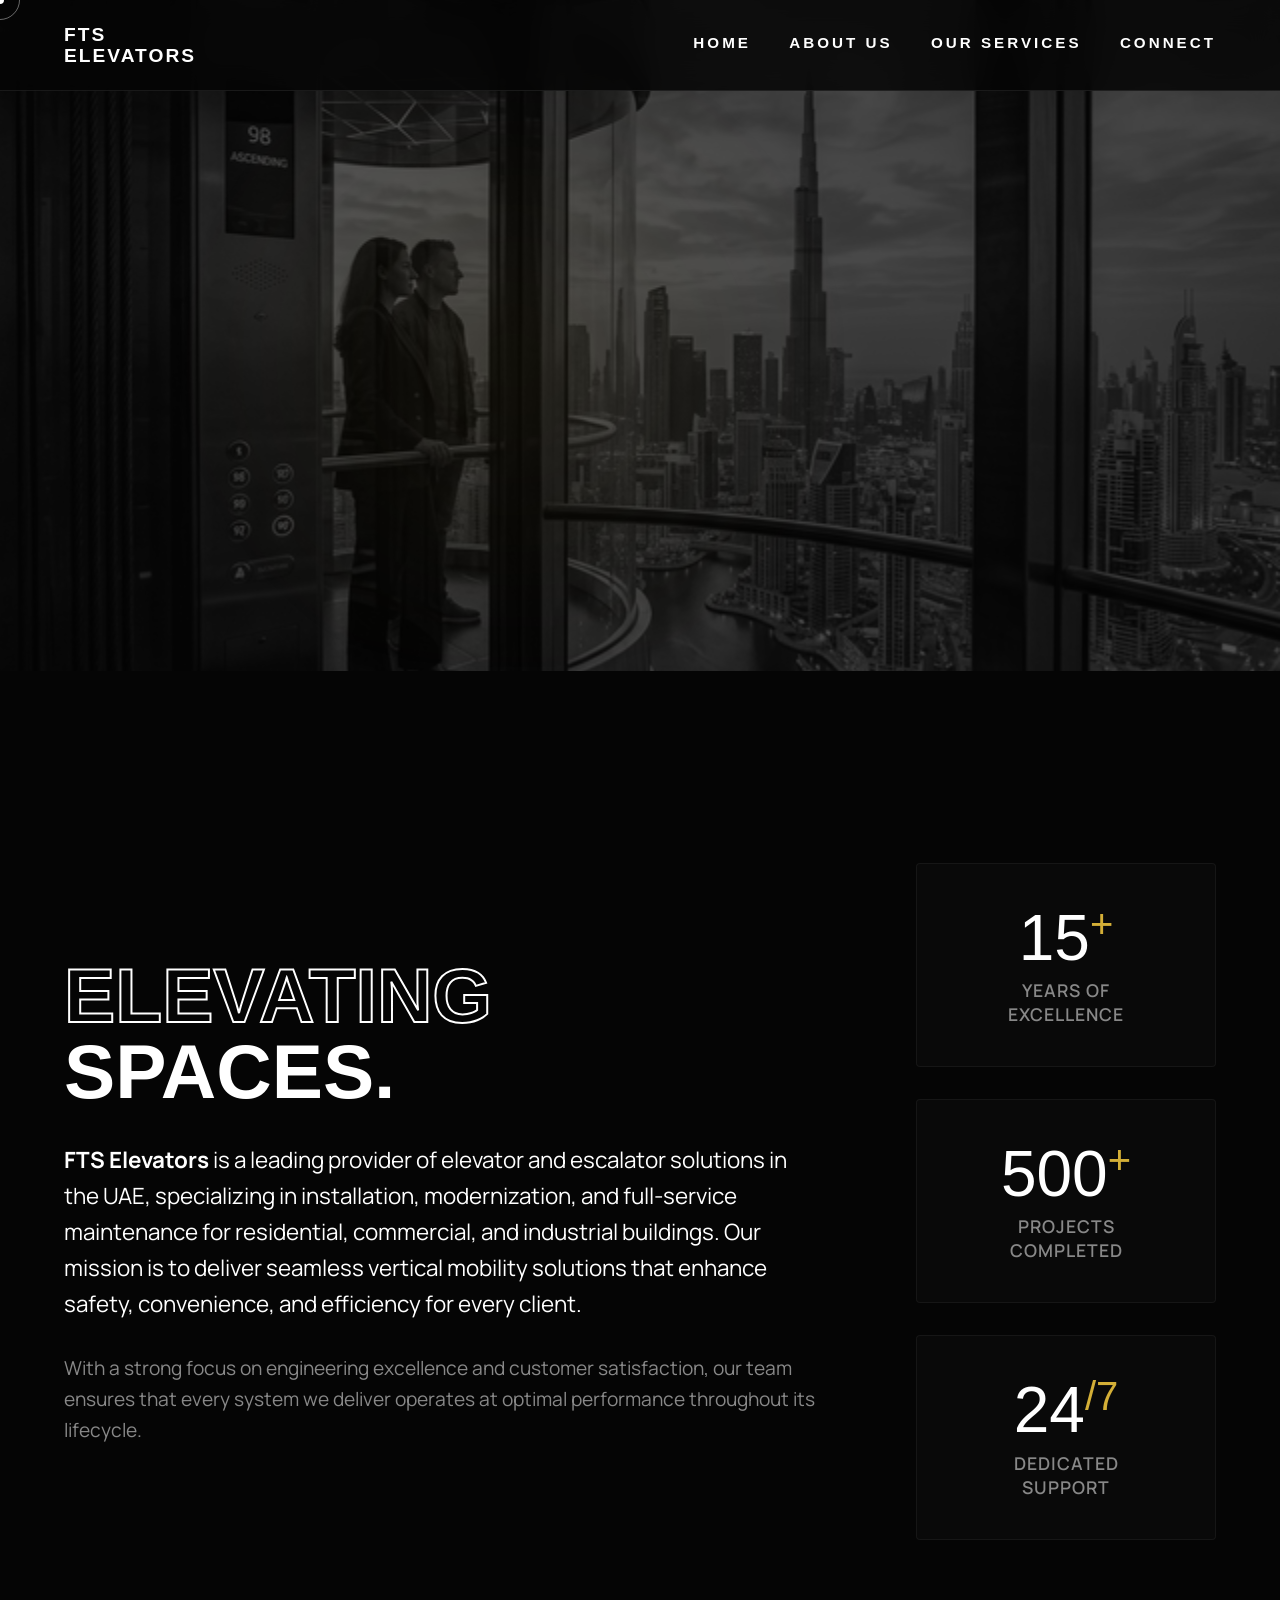
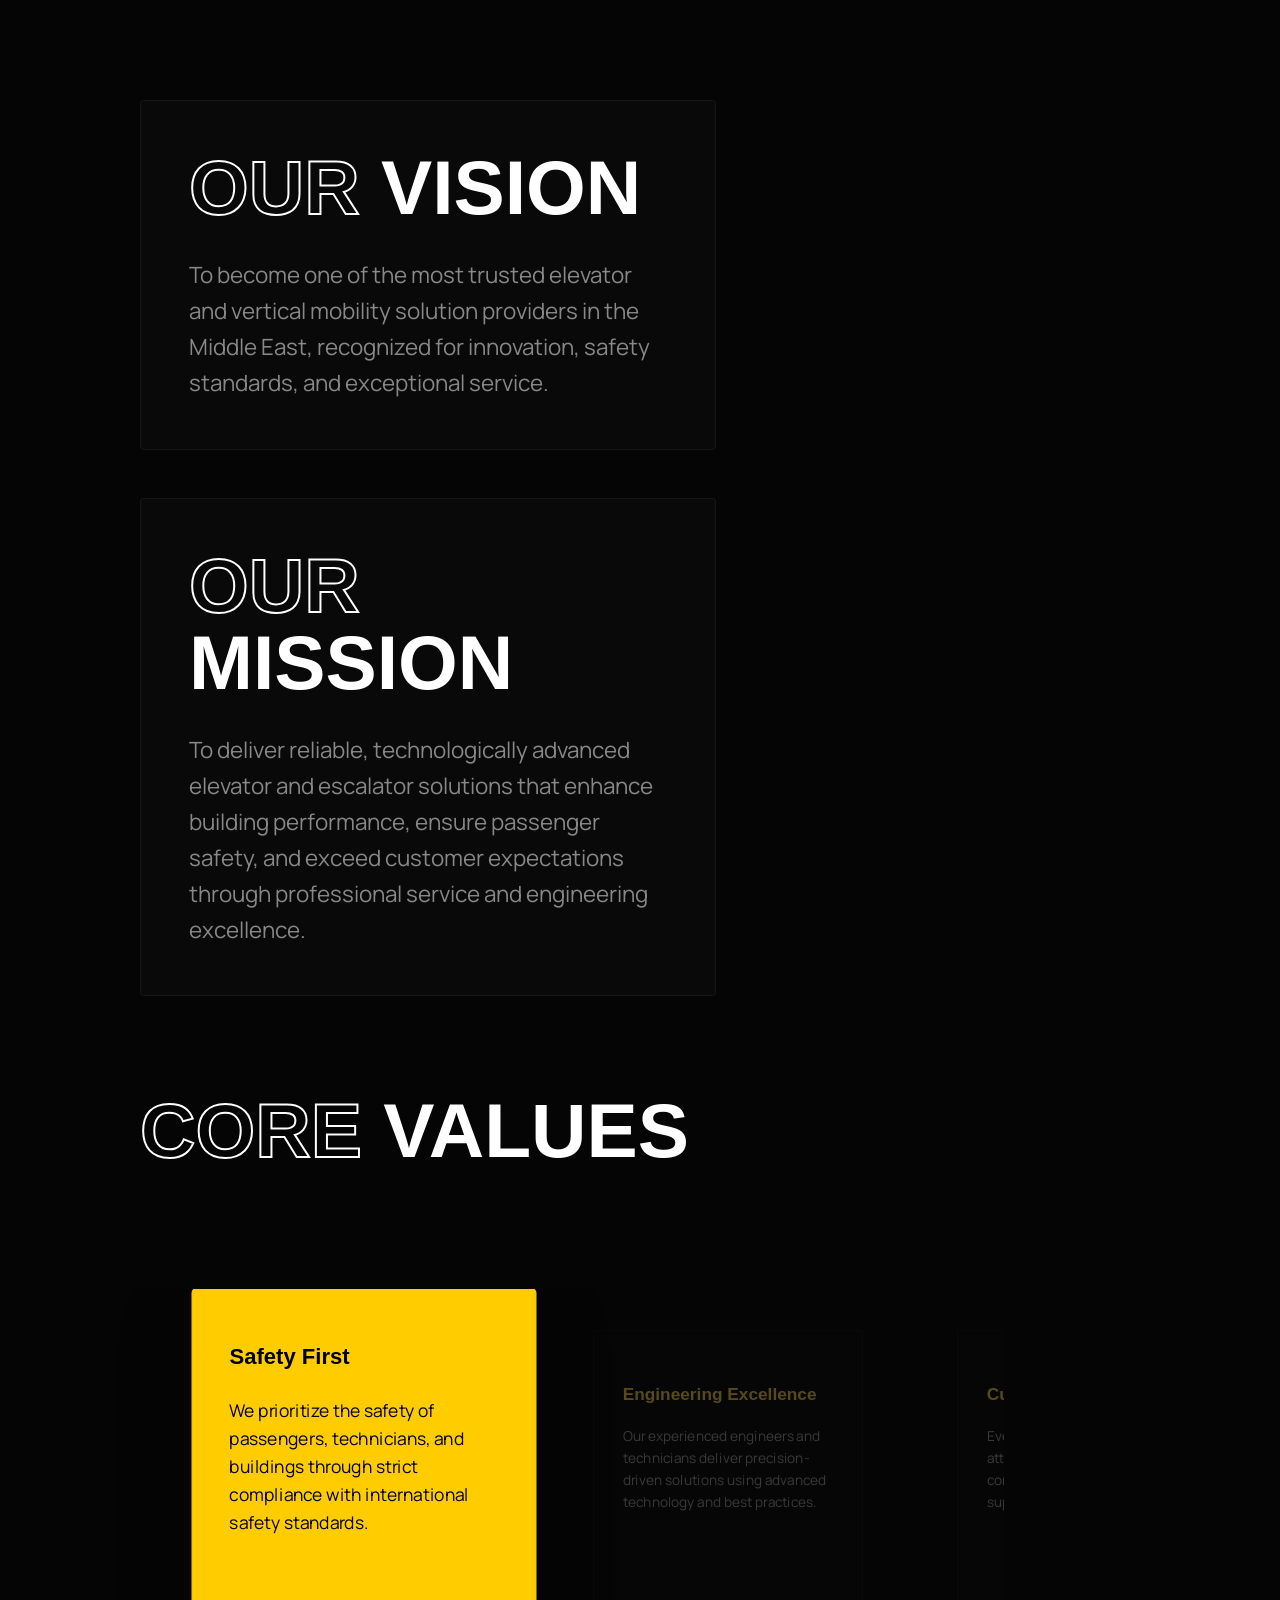
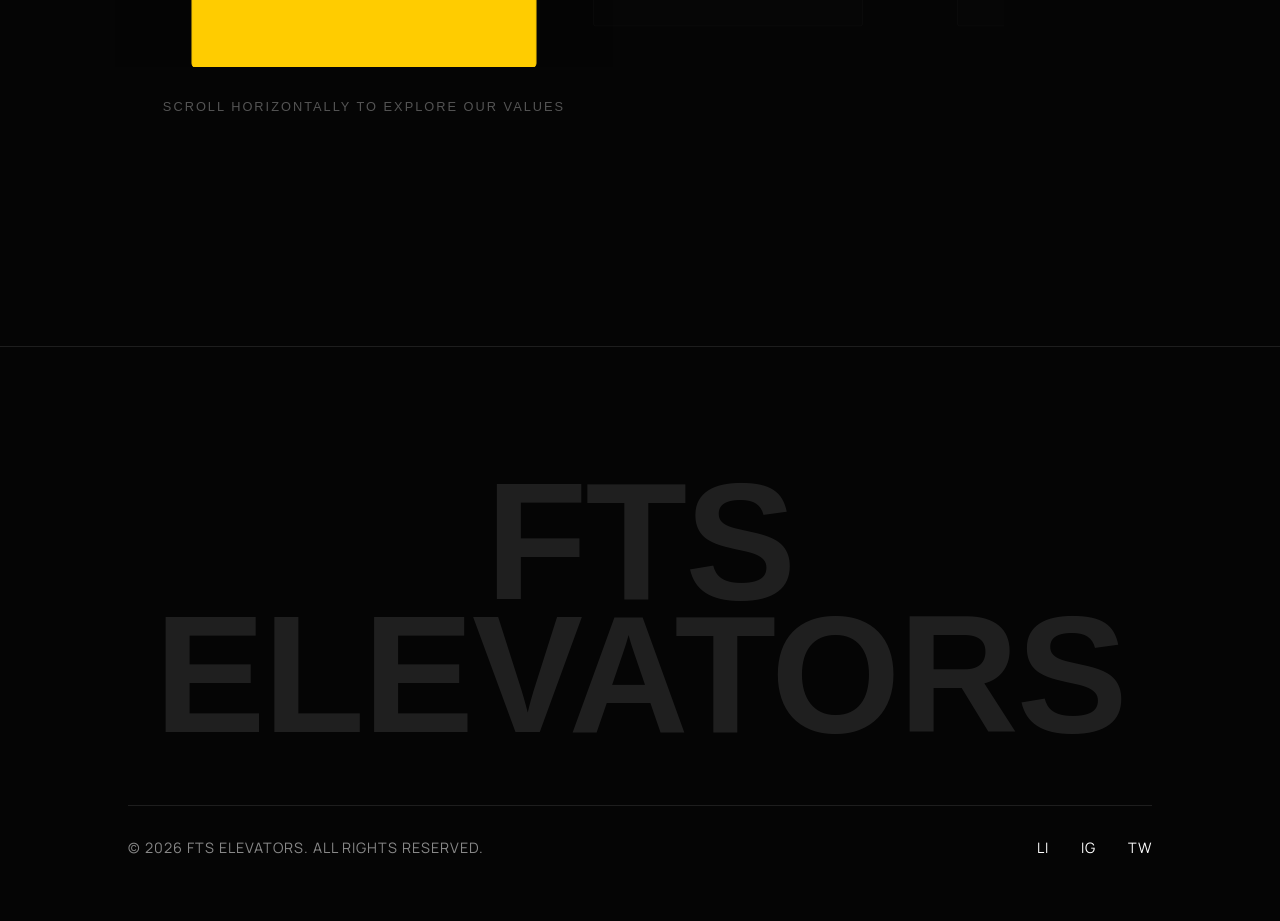
==== commit e56b8db1: "Update website content and styles" ====
--- a/about.html
+++ b/about.html
@@ -53,7 +53,7 @@
     <section class="page-header dark-section relative-container">
         <div class="page-header-bg" style="background-image: url('assets/hero.png');"></div>
         <div class="container reveal-fade" style="padding-top: 20vh; position: relative; z-index: 2;">
-            <h1 class="massive-text" style="font-size: 8vw;">
+            <h1 class="massive-text">
                 <span class="line-1"><span class="reveal-up stroke-text">WHO WE</span></span>
                 <span class="line-2"><span class="reveal-up">ARE</span></span>
             </h1>
@@ -100,73 +100,61 @@
                 </div>
             </div>
 
-            <div class="about-grid-premium"
-                style="grid-template-columns: 1fr; max-width: 1000px; margin: 10rem auto 0;">
+            <div class="about-grid-premium" style="max-width: 1000px; margin: 10rem auto 0;">
                 <div class="about-text-block">
-                    <h2 class="section-title-premium reveal-fade" style="margin-top: 4rem;"><span
-                            class="stroke-text">Our</span> Vision</h2>
-                    <p class="reveal-fade"
-                        style="font-size: clamp(1rem, 2vw, 1.5rem); line-height: 1.6; color: var(--text-muted); margin-bottom: 6rem;">
-                        To become one of the most trusted elevator and vertical mobility solution providers in the
-                        Middle East, recognized for innovation, safety standards, and exceptional service.
-                    </p>
+                    <div class="about-info-box reveal-fade">
+                        <h2 class="section-title-premium" style="margin-top: 0;"><span class="stroke-text">Our</span>
+                            Vision</h2>
+                        <p
+                            style="font-size: clamp(1rem, 2vw, 1.4rem); line-height: 1.6; color: var(--text-muted); margin-bottom: 0;">
+                            To become one of the most trusted elevator and vertical mobility solution providers in the
+                            Middle East, recognized for innovation, safety standards, and exceptional service.
+                        </p>
+                    </div>
 
-                    <h2 class="section-title-premium reveal-fade"><span class="stroke-text">Our</span> Mission</h2>
-                    <p class="reveal-fade"
-                        style="font-size: clamp(1rem, 2vw, 1.5rem); line-height: 1.6; color: var(--text-muted); margin-bottom: 6rem;">
-                        To deliver reliable, technologically advanced elevator and escalator solutions that enhance
-                        building performance, ensure passenger safety, and exceed customer expectations through
-                        professional service and engineering excellence.
-                    </p>
+                    <div class="about-info-box reveal-fade">
+                        <h2 class="section-title-premium"><span class="stroke-text">Our</span> Mission</h2>
+                        <p
+                            style="font-size: clamp(1rem, 2vw, 1.4rem); line-height: 1.6; color: var(--text-muted); margin-bottom: 0;">
+                            To deliver reliable, technologically advanced elevator and escalator solutions that enhance
+                            building performance, ensure passenger safety, and exceed customer expectations through
+                            professional service and engineering excellence.
+                        </p>
+                    </div>
 
-                    <h2 class="section-title-premium reveal-fade"><span class="stroke-text">Core</span> Values</h2>
-                    <div class="values-grid reveal-fade"
-                        style="display: grid; grid-template-columns: 1fr 1fr; gap: 4rem; margin-top: 3rem;">
-                        <div
-                            style="padding: 2rem; background: rgba(255,255,255,0.02); border: 1px solid rgba(255,255,255,0.05);">
-                            <h3
-                                style="font-family: var(--font-heading); font-size: 1.2rem; color: var(--accent); margin-bottom: 1rem;">
-                                Safety First</h3>
-                            <p style="color: var(--text-muted); line-height: 1.6;">We prioritize the safety of
-                                passengers, technicians, and buildings through strict
-                                compliance with international safety standards.</p>
+                    <h2 class="section-title-premium reveal-fade" style="margin-top: 3rem;"><span
+                            class="stroke-text">Core</span> Values</h2>
+                    <div class="values-slider-wrapper reveal-fade">
+                        <div class="values-slider-container" id="valuesSlider">
+                            <div class="slider-spacer"></div>
+                            <div class="value-tile">
+                                <h3>Safety First</h3>
+                                <p>We prioritize the safety of passengers, technicians, and buildings through strict
+                                    compliance with international safety standards.</p>
+                            </div>
+                            <div class="value-tile">
+                                <h3>Engineering Excellence</h3>
+                                <p>Our experienced engineers and technicians deliver precision-driven solutions using
+                                    advanced technology and best practices.</p>
+                            </div>
+                            <div class="value-tile">
+                                <h3>Customer Commitment</h3>
+                                <p>Every client receives prompt attention, transparent communication, and dedicated
+                                    support.</p>
+                            </div>
+                            <div class="value-tile">
+                                <h3>Innovation & Technology</h3>
+                                <p>We continuously integrate the latest advancements in elevator systems to deliver
+                                    efficient and future-ready solutions.</p>
+                            </div>
+                            <div class="value-tile">
+                                <h3>Reliability & Integrity</h3>
+                                <p>We build long-term relationships through dependable service, honesty, and consistent
+                                    quality.</p>
+                            </div>
+                            <div class="slider-spacer"></div>
                         </div>
-                        <div
-                            style="padding: 2rem; background: rgba(255,255,255,0.02); border: 1px solid rgba(255,255,255,0.05);">
-                            <h3
-                                style="font-family: var(--font-heading); font-size: 1.2rem; color: var(--accent); margin-bottom: 1rem;">
-                                Engineering Excellence</h3>
-                            <p style="color: var(--text-muted); line-height: 1.6;">Our experienced engineers and
-                                technicians deliver precision-driven solutions using
-                                advanced technology and best practices.</p>
-                        </div>
-                        <div
-                            style="padding: 2rem; background: rgba(255,255,255,0.02); border: 1px solid rgba(255,255,255,0.05);">
-                            <h3
-                                style="font-family: var(--font-heading); font-size: 1.2rem; color: var(--accent); margin-bottom: 1rem;">
-                                Customer Commitment</h3>
-                            <p style="color: var(--text-muted); line-height: 1.6;">Every client receives prompt
-                                attention, transparent communication, and dedicated support.
-                            </p>
-                        </div>
-                        <div
-                            style="padding: 2rem; background: rgba(255,255,255,0.02); border: 1px solid rgba(255,255,255,0.05);">
-                            <h3
-                                style="font-family: var(--font-heading); font-size: 1.2rem; color: var(--accent); margin-bottom: 1rem;">
-                                Innovation & Technology</h3>
-                            <p style="color: var(--text-muted); line-height: 1.6;">We continuously integrate the latest
-                                advancements in elevator systems to deliver
-                                efficient and future-ready solutions.</p>
-                        </div>
-                        <div
-                            style="padding: 2rem; background: rgba(255,255,255,0.02); border: 1px solid rgba(255,255,255,0.05);">
-                            <h3
-                                style="font-family: var(--font-heading); font-size: 1.2rem; color: var(--accent); margin-bottom: 1rem;">
-                                Reliability & Integrity</h3>
-                            <p style="color: var(--text-muted); line-height: 1.6;">We build long-term relationships
-                                through dependable service, honesty, and consistent
-                                quality.</p>
-                        </div>
+                        <div class="slider-instructions">Scroll horizontally to explore our values</div>
                     </div>
                 </div>
             </div>
--- a/index.css
+++ b/index.css
@@ -19,17 +19,20 @@
     box-sizing: border-box;
 }
 
-body,
-html {
+body {
     width: 100%;
     min-height: 100vh;
     background: var(--bg-color);
     color: var(--text-color);
     font-family: var(--font-body);
     overflow-x: hidden;
-    /* Changed from clip for better compatibility */
     scroll-behavior: smooth;
     cursor: none;
+}
+
+html {
+    width: 100%;
+    background: var(--bg-color);
 }
 
 ::selection {
@@ -93,7 +96,7 @@
     font-family: var(--font-heading);
     font-size: 0.95rem;
     font-weight: 700;
-    color: var(--text-color);
+    color: #ffffff;
     text-decoration: none;
     letter-spacing: 3px;
     position: relative;
@@ -135,12 +138,6 @@
 }
 
 /* --- UTILITIES --- */
-.inner-page .premium-nav {
-    background: rgba(5, 5, 5, 0.8);
-    backdrop-filter: blur(10px);
-    mix-blend-mode: normal;
-    padding: 1.5rem 5vw;
-}
 
 .page-header {
     padding: 15vh 0 10vh;
@@ -215,13 +212,18 @@
     top: 0;
     left: 0;
     width: 100%;
-    padding: 2rem 5vw;
+    padding: 1.5rem 5vw;
     display: flex;
     justify-content: space-between;
-    align-items: flex-start;
+    align-items: center;
     z-index: 1000;
-    /* Increased z-index */
-    mix-blend-mode: difference;
+    background: rgba(5, 5, 5, 0.85);
+    backdrop-filter: blur(15px);
+    -webkit-backdrop-filter: blur(15px);
+    border-bottom: 1px solid rgba(255, 255, 255, 0.08);
+    mix-blend-mode: normal;
+    /* Explicitly normal to ensure background visibility */
+    transition: all 0.4s var(--ease-out-expo);
 }
 
 .logo-text {
@@ -568,8 +570,13 @@
 /* --- HORIZONTAL SCROLL SOLUTIONS --- */
 .solutions-horizontal {
     padding: 0;
-    overflow: clip;
+    overflow: visible;
+    /* Crucial for sticky positioned children */
     height: 100vh;
+    /* Fallback min-height */
+    min-height: 100vh;
+    position: relative;
+    z-index: 1;
 }
 
 .sticky-wrapper {
@@ -579,6 +586,7 @@
     display: flex;
     align-items: center;
     overflow: hidden;
+    width: 100%;
 }
 
 .horizontal-scroll-container {
@@ -587,7 +595,7 @@
     padding: 0 5vw;
     gap: 8vw;
     will-change: transform;
-    transition: transform 0.1s linear;
+    /* Removed transition as it causes lag with scroll-triggered JS updates */
 }
 
 .scroll-panel {
@@ -693,12 +701,24 @@
     text-align: center;
     border-radius: 4px;
     backdrop-filter: blur(10px);
-    transition: transform 0.4s var(--ease-out-expo), border-color 0.4s ease;
+    transition: all 0.4s var(--ease-out-expo);
+    cursor: default;
 }
 
 .stat-box:hover {
+    background: #ffcc00;
+    /* Solid Yellow */
     transform: translateY(-5px);
-    border-color: rgba(212, 175, 55, 0.3);
+    border-color: #ffcc00;
+}
+
+.stat-box:hover .stat-number,
+.stat-box:hover .stat-label {
+    color: #000 !important;
+}
+
+.stat-box:hover .stat-plus {
+    color: #000 !important;
 }
 
 .stat-number {
@@ -713,6 +733,127 @@
     color: var(--accent);
     font-size: 2.5rem;
     vertical-align: super;
+}
+
+.about-text-block {
+    display: flex;
+    flex-direction: column;
+    gap: 3rem;
+}
+
+.about-info-box {
+    background: rgba(255, 255, 255, 0.02);
+    border: 1px solid rgba(255, 255, 255, 0.05);
+    padding: 3rem;
+    border-radius: 4px;
+    transition: all 0.4s var(--ease-out-expo);
+    cursor: default;
+}
+
+.about-info-box:hover {
+    background: #ffcc00;
+    /* Solid Yellow */
+    transform: translateX(10px);
+    border-color: #ffcc00;
+}
+
+.about-info-box:hover h2,
+.about-info-box:hover p {
+    color: #000 !important;
+}
+
+.about-info-box:hover .stroke-text {
+    -webkit-text-stroke: 1px #000;
+}
+
+/* --- CORE VALUES SLIDER --- */
+.values-slider-wrapper {
+    width: 100vw;
+    margin-left: calc(-5vw - (100vw - 100%) / 2);
+    /* Break out of container */
+    position: relative;
+    padding: 2.5rem 0;
+    overflow: hidden;
+}
+
+.values-slider-container {
+    display: flex;
+    overflow-x: auto;
+    scroll-snap-type: x mandatory;
+    scroll-behavior: smooth;
+    padding: 1.5rem 0;
+    gap: 4rem;
+    scrollbar-width: none;
+    /* Hide scrollbar Firefox */
+    -ms-overflow-style: none;
+    /* Hide scrollbar IE/Edge */
+}
+
+.values-slider-container::-webkit-scrollbar {
+    display: none;
+    /* Hide scrollbar Chrome/Safari */
+}
+
+.slider-spacer {
+    flex: 0 0 35vw;
+    /* Half viewport minus half tile width approximately */
+}
+
+.value-tile {
+    flex: 0 0 300px;
+    background: rgba(255, 255, 255, 0.02);
+    border: 1px solid rgba(255, 255, 255, 0.05);
+    padding: 3rem 2rem;
+    border-radius: 4px;
+    transition: all 0.5s var(--ease-out-expo);
+    scroll-snap-align: center;
+    opacity: 0.4;
+    transform: scale(0.9);
+    display: flex;
+    flex-direction: column;
+    justify-content: center;
+}
+
+.value-tile h3 {
+    font-family: var(--font-heading);
+    font-size: 1.2rem;
+    color: var(--accent);
+    margin-bottom: 1.5rem;
+    transition: color 0.4s ease;
+}
+
+.value-tile p {
+    color: var(--text-muted);
+    line-height: 1.6;
+    font-size: 0.95rem;
+    transition: color 0.4s ease;
+}
+
+/* Active Center Tile */
+.value-tile.active {
+    background: #ffcc00;
+    /* Solid Yellow */
+    border-color: #ffcc00;
+    opacity: 1;
+    transform: scale(1.15);
+    box-shadow: 0 30px 60px rgba(0, 0, 0, 0.4);
+    z-index: 10;
+}
+
+.value-tile.active h3,
+.value-tile.active p {
+    color: #000 !important;
+}
+
+.slider-instructions {
+    text-align: center;
+    font-family: var(--font-heading);
+    font-size: 0.8rem;
+    letter-spacing: 2px;
+    text-transform: uppercase;
+    color: var(--text-muted);
+    opacity: 0.6;
+    margin-top: 2rem;
 }
 
 .stat-label {
@@ -721,6 +862,7 @@
     font-weight: 600;
     letter-spacing: 1px;
     text-transform: uppercase;
+    transition: color 0.4s ease;
 }
 
 @media (max-width: 1024px) {
@@ -840,19 +982,20 @@
 
 .accordion-image-preview {
     position: fixed;
-    top: 0;
-    left: 0;
-    width: 400px;
-    height: 500px;
+    top: 50%;
+    right: 5vw;
+    left: auto;
+    width: 35vw;
+    height: 70vh;
     pointer-events: none;
     opacity: 0;
-    transform: translate(-50%, -50%) scale(0.8);
-    transition: opacity 0.4s, transform 0.6s var(--ease-out-expo);
+    transform: translateY(-50%) scale(0.9);
+    transition: opacity 0.5s var(--ease-out-expo), transform 0.5s var(--ease-out-expo);
     background-size: cover;
     background-position: center;
     z-index: 1;
-    filter: grayscale(50%);
     border-radius: 4px;
+    box-shadow: 0 40px 100px rgba(0, 0, 0, 0.5);
 }
 
 /* --- CONTACT SECTION --- */
@@ -1175,10 +1318,11 @@
 
     /* Fix all massive headline text overflow */
     .massive-text {
-        font-size: clamp(1.8rem, 10vw, 6rem);
+        font-size: clamp(2rem, 10vw, 5rem);
         width: 100%;
-        letter-spacing: -1px;
-        overflow: hidden;
+        letter-spacing: -2px;
+        overflow: visible;
+        display: block;
     }
 
     /* THE KEY FIX: Override width:max-content on mobile */
@@ -1188,21 +1332,31 @@
     .massive-text .line-3 {
         width: 100% !important;
         max-width: 100% !important;
-        overflow: hidden;
+        overflow: visible;
         padding-right: 0;
         padding-left: 0 !important;
         /* Remove desktop indentation */
-        white-space: normal;
+        white-space: nowrap;
+        font-size: clamp(1.5rem, 9.5vw, 3rem);
+        word-break: normal;
+    }
+
+    /* Inner page specific overrides for massive text */
+    .inner-page .massive-text {
+        font-size: clamp(2.5rem, 15vw, 5rem);
+        margin-top: 2rem;
     }
 
     .massive-text .reveal-up {
         white-space: normal;
     }
 
-    /* Fix all section headings */
+    /* Fix all section headings - Syncopate font is wide so needs smaller size */
     .section-title-premium {
-        font-size: clamp(1.8rem, 9vw, 4rem);
-        word-break: break-word;
+        font-size: clamp(1rem, 4.5vw, 4rem);
+        word-break: normal;
+        overflow-wrap: break-word;
+        letter-spacing: -0.5px;
     }
 
     /* Fix menu link visibility */
@@ -1266,6 +1420,29 @@
         width: 100%;
         text-align: center;
     }
+
+    /* Values Slider Mobile Fixes */
+    .values-slider-wrapper {
+        padding: 1rem 0;
+    }
+
+    .values-slider-container {
+        gap: 2rem;
+    }
+
+    .value-tile {
+        flex: 0 0 280px;
+        opacity: 0.8;
+        transform: scale(0.95);
+    }
+
+    .value-tile.active {
+        transform: scale(1);
+    }
+
+    .slider-spacer {
+        flex: 0 0 10vw;
+    }
 }
 
 @media (max-width: 480px) {
@@ -1274,7 +1451,8 @@
     }
 
     .section-title-premium {
-        font-size: clamp(1.4rem, 10vw, 2rem);
+        font-size: clamp(0.9rem, 4vw, 2rem);
+        letter-spacing: -0.5px;
     }
 
     .logo-text {
@@ -1290,13 +1468,7 @@
     }
 }
 
-/* --- INNER PAGE HEADER & NAVIGATION --- */
-.inner-page .premium-nav {
-    background: rgba(5, 5, 5, 0.8);
-    backdrop-filter: blur(10px);
-    mix-blend-mode: normal;
-    padding: 1.5rem 5vw;
-}
+/* --- INNER PAGE HEADER --- */
 
 .page-header {
     padding: 15vh 0 10vh;
